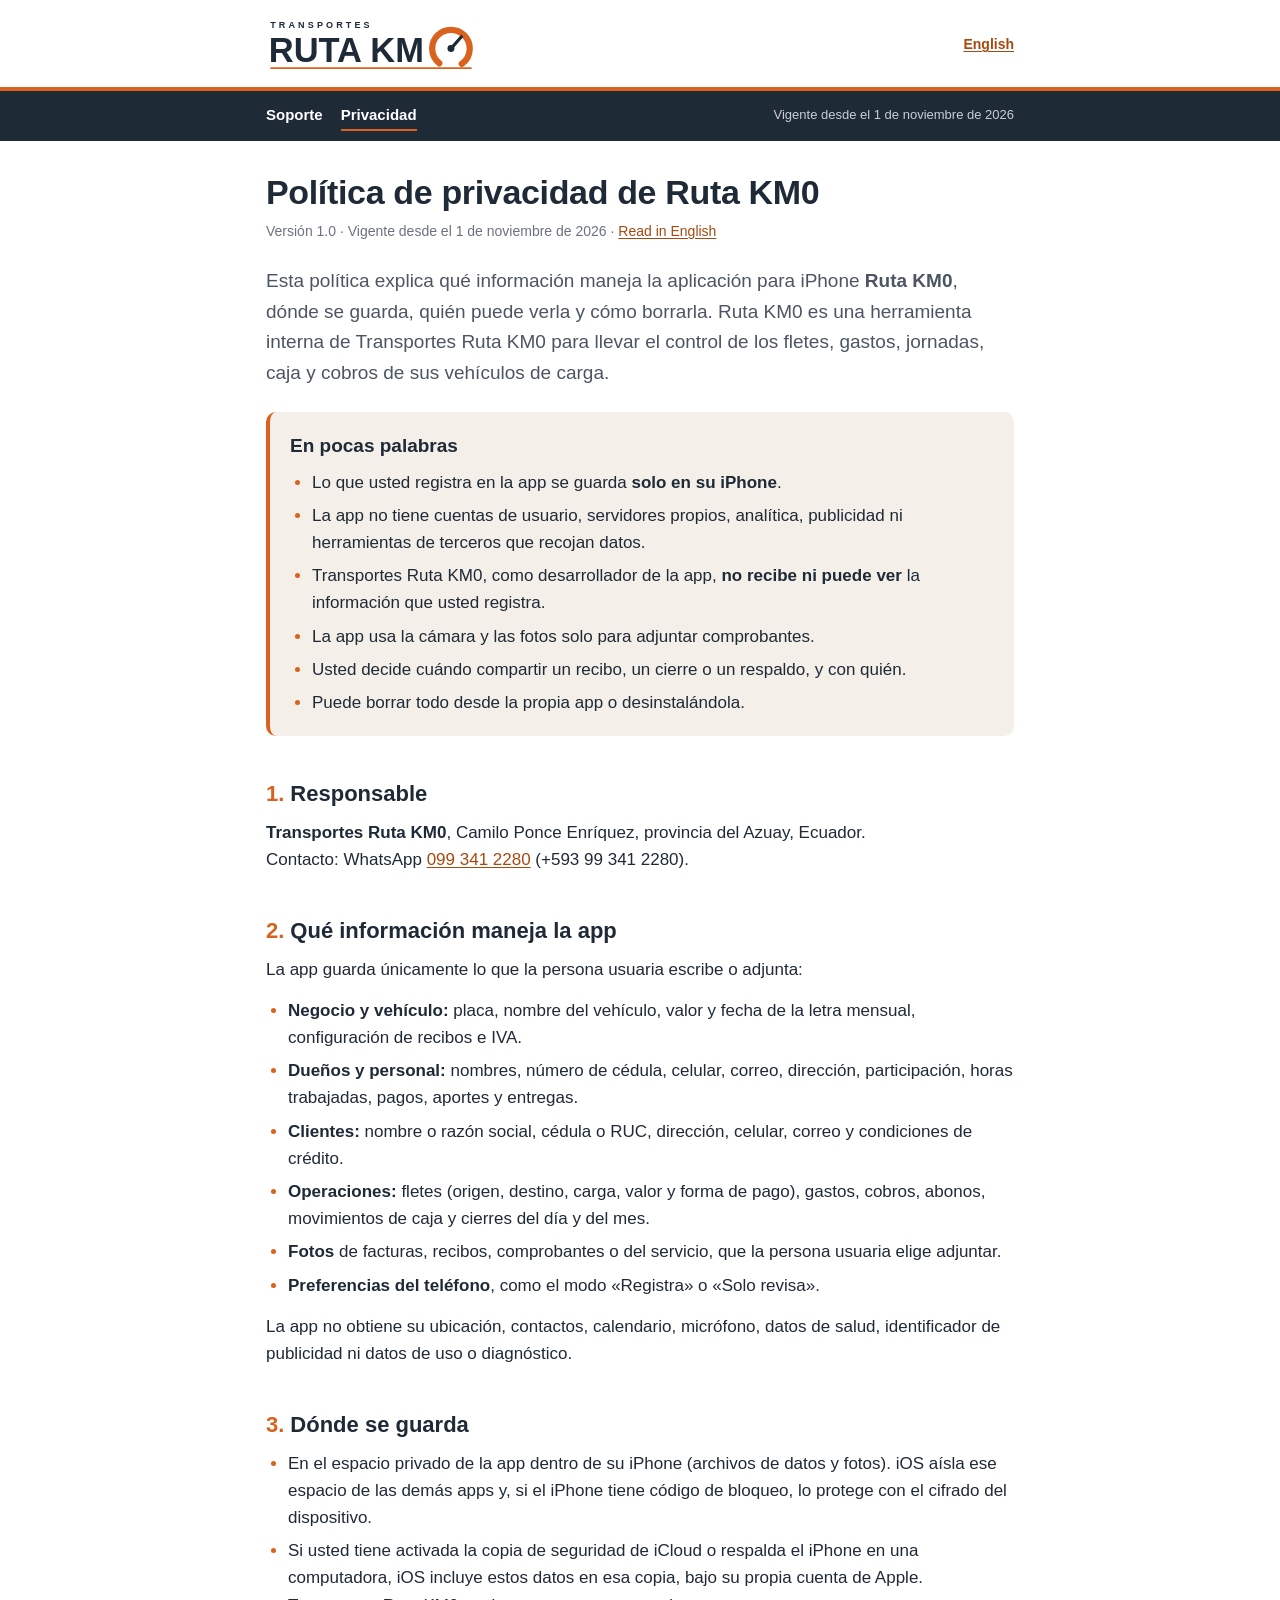
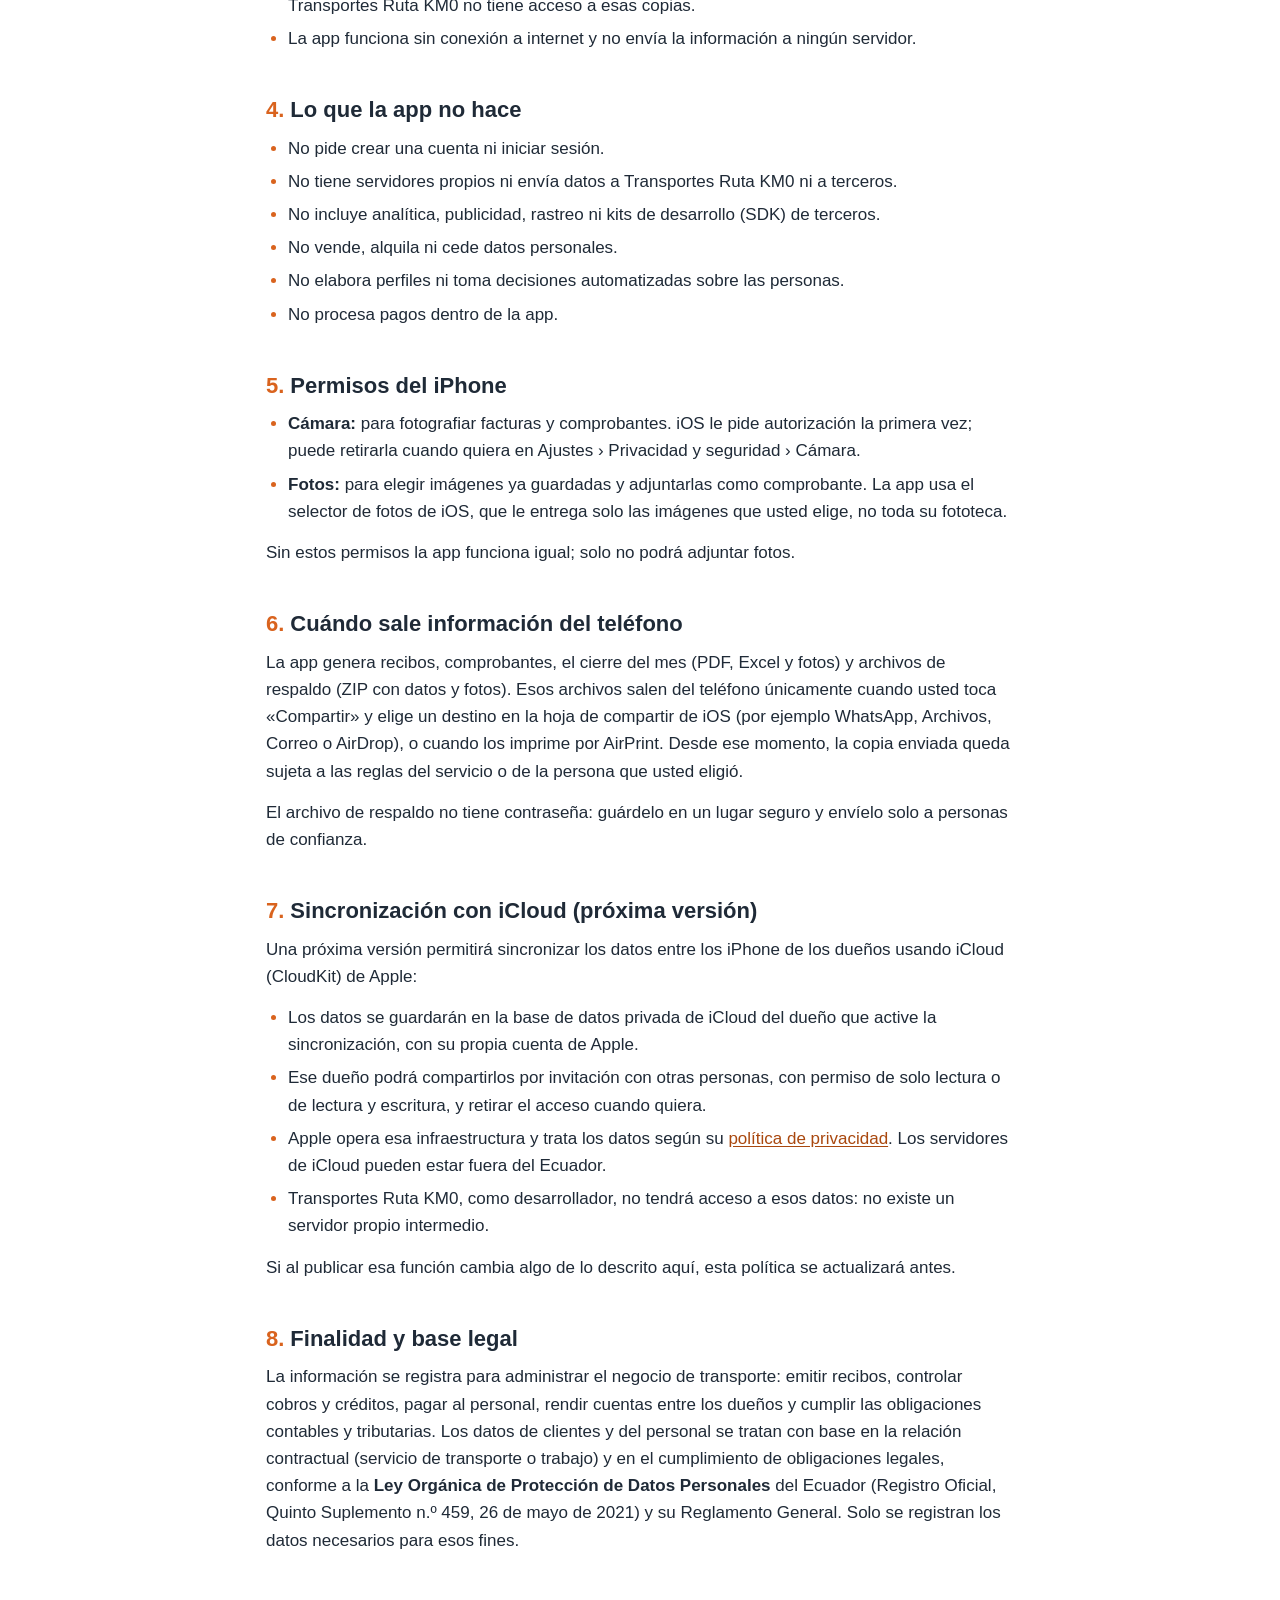
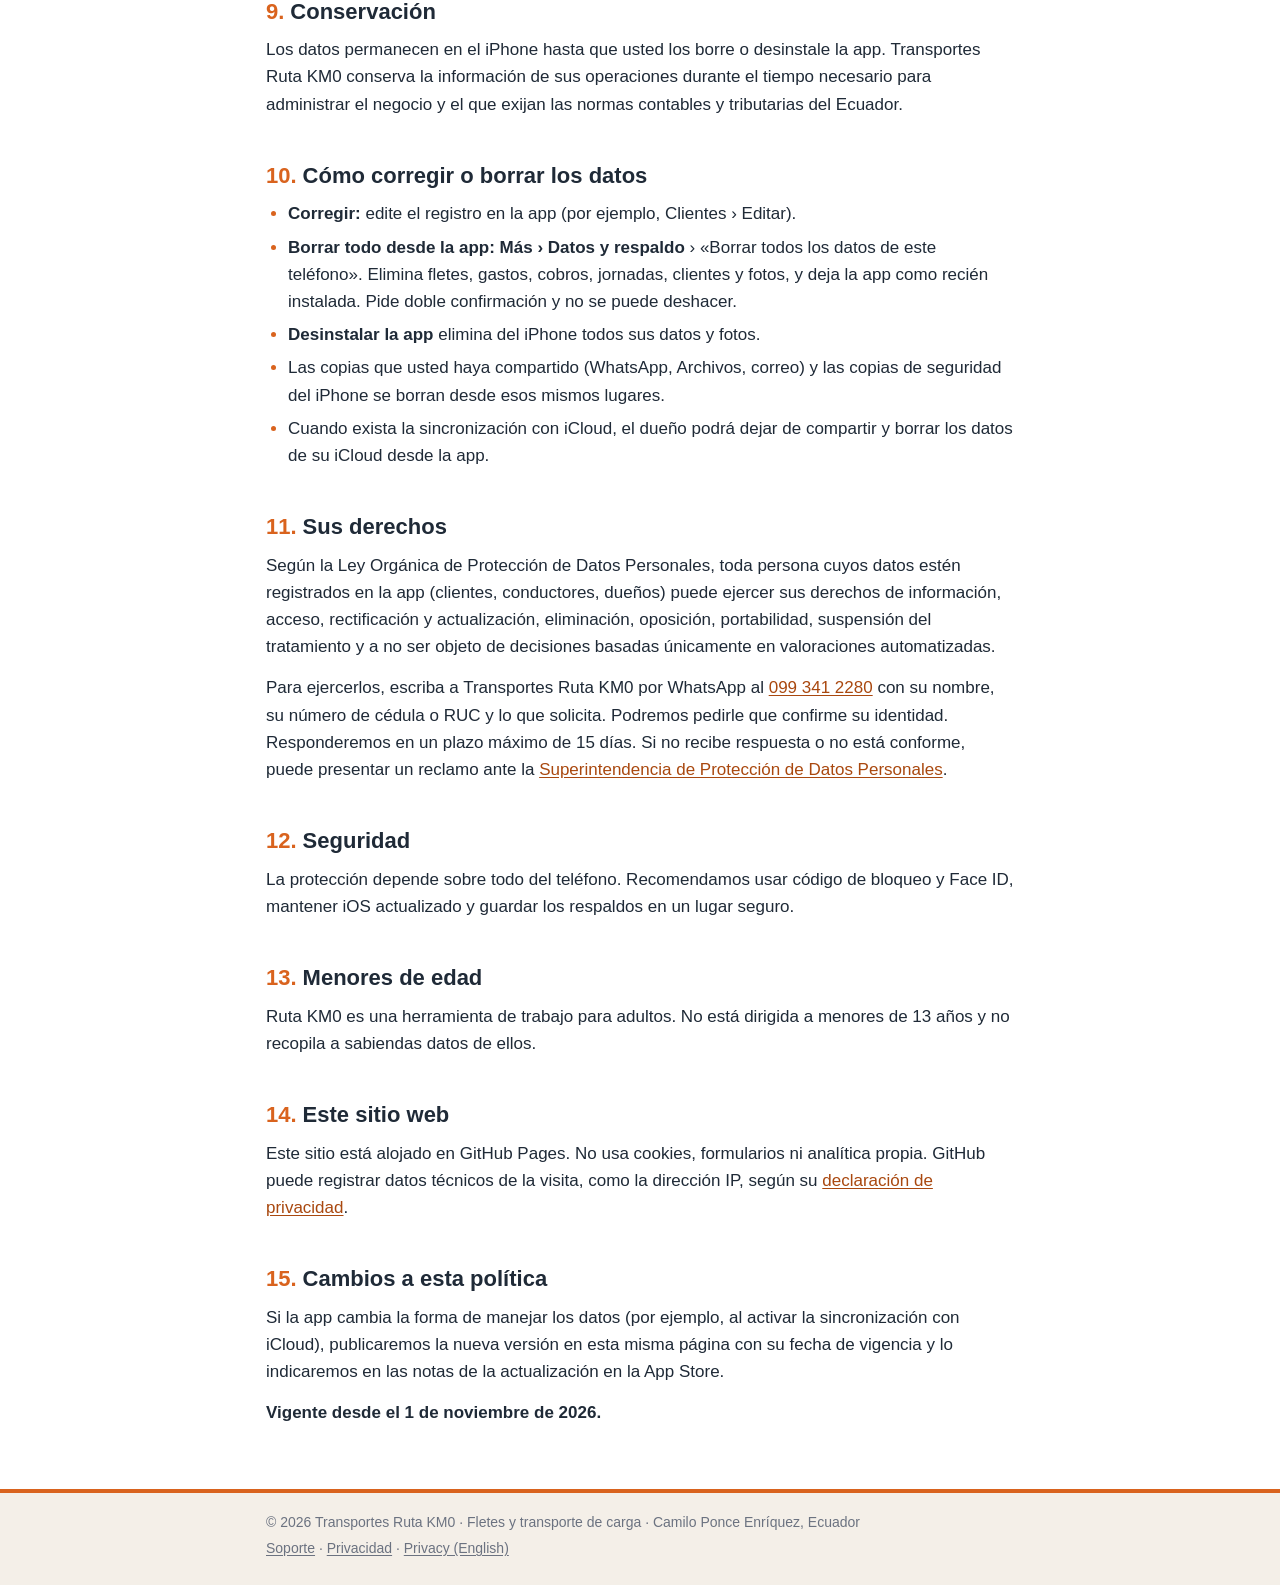
==== privacidad.html @ c0ecf599 "Sitio de soporte y política de privacidad de Ruta KM0 Páginas para App Store Connect: soporte (index" ====
<!doctype html>
<html lang="es-EC">
<head>
<meta charset="utf-8">
<meta name="viewport" content="width=device-width, initial-scale=1">
<title>Política de privacidad · Ruta KM0</title>
<meta name="description" content="Política de privacidad de la app Ruta KM0 de Transportes Ruta KM0: los datos se guardan solo en el iPhone, sin cuentas, servidores, analítica ni terceros.">
<link rel="alternate" hreflang="en" href="privacy.html">
<link rel="icon" type="image/png" href="favicon.png">
<link rel="apple-touch-icon" href="apple-touch-icon.png">
<link rel="stylesheet" href="estilos.css">
</head>
<body>

<header class="cabecera">
  <div class="contenedor">
    <a href="index.html" aria-label="Ruta KM0, inicio y soporte">
      <svg class="logo" viewBox="28 64 604 152" role="img" aria-labelledby="logo-t" xmlns="http://www.w3.org/2000/svg">
        <title id="logo-t">Transportes Ruta KM0</title>
        <text x="40" y="92" font-size="26" font-weight="700" letter-spacing="9">TRANSPORTES</text>
        <text x="36" y="190" font-size="100" font-weight="900" textLength="446" lengthAdjust="spacingAndGlyphs">RUTA KM</text>
        <g transform="translate(560 152)">
          <circle r="54" fill="none" stroke="#D9631E" stroke-width="18" stroke-dasharray="268 72" stroke-dashoffset="-36" stroke-linecap="round" transform="rotate(90)"/>
          <line class="aguja" x1="0" y1="0" x2="30" y2="-34" stroke-width="9" stroke-linecap="round"/>
          <circle class="tinta" r="10"/>
        </g>
        <rect x="40" y="206" width="580" height="5" rx="2.5" fill="#D9631E"/>
      </svg>
    </a>
    <a class="idioma" href="privacy.html" hreflang="en" lang="en">English</a>
  </div>
  <div class="filete"></div>
  <div class="barra">
    <div class="contenedor">
      <nav aria-label="Secciones">
        <a href="index.html">Soporte</a>
        <a href="privacidad.html" aria-current="page">Privacidad</a>
      </nav>
      <span class="vigencia">Vigente desde el 1 de noviembre de 2026</span>
    </div>
  </div>
</header>

<main class="contenedor">
  <h1>Política de privacidad de Ruta KM0</h1>
  <p class="meta">Versión 1.0 · Vigente desde el 1 de noviembre de 2026 · <a href="privacy.html" hreflang="en" lang="en">Read in English</a></p>

  <p class="entrada">Esta política explica qué información maneja la aplicación para iPhone <strong>Ruta KM0</strong>, dónde se guarda, quién puede verla y cómo borrarla. Ruta KM0 es una herramienta interna de Transportes Ruta KM0 para llevar el control de los fletes, gastos, jornadas, caja y cobros de sus vehículos de carga.</p>

  <section class="resumen" aria-labelledby="resumen">
    <h2 id="resumen">En pocas palabras</h2>
    <ul>
      <li>Lo que usted registra en la app se guarda <strong>solo en su iPhone</strong>.</li>
      <li>La app no tiene cuentas de usuario, servidores propios, analítica, publicidad ni herramientas de terceros que recojan datos.</li>
      <li>Transportes Ruta KM0, como desarrollador de la app, <strong>no recibe ni puede ver</strong> la información que usted registra.</li>
      <li>La app usa la cámara y las fotos solo para adjuntar comprobantes.</li>
      <li>Usted decide cuándo compartir un recibo, un cierre o un respaldo, y con quién.</li>
      <li>Puede borrar todo desde la propia app o desinstalándola.</li>
    </ul>
  </section>

  <h2 id="responsable"><span class="num">1.</span>Responsable</h2>
  <p><strong>Transportes Ruta KM0</strong>, Camilo Ponce Enríquez, provincia del Azuay, Ecuador.<br>
  Contacto: WhatsApp <a href="https://wa.me/593993412280">099 341 2280</a> (+593 99 341 2280).</p>

  <h2 id="datos"><span class="num">2.</span>Qué información maneja la app</h2>
  <p>La app guarda únicamente lo que la persona usuaria escribe o adjunta:</p>
  <ul>
    <li><strong>Negocio y vehículo:</strong> placa, nombre del vehículo, valor y fecha de la letra mensual, configuración de recibos e IVA.</li>
    <li><strong>Dueños y personal:</strong> nombres, número de cédula, celular, correo, dirección, participación, horas trabajadas, pagos, aportes y entregas.</li>
    <li><strong>Clientes:</strong> nombre o razón social, cédula o RUC, dirección, celular, correo y condiciones de crédito.</li>
    <li><strong>Operaciones:</strong> fletes (origen, destino, carga, valor y forma de pago), gastos, cobros, abonos, movimientos de caja y cierres del día y del mes.</li>
    <li><strong>Fotos</strong> de facturas, recibos, comprobantes o del servicio, que la persona usuaria elige adjuntar.</li>
    <li><strong>Preferencias del teléfono</strong>, como el modo «Registra» o «Solo revisa».</li>
  </ul>
  <p>La app no obtiene su ubicación, contactos, calendario, micrófono, datos de salud, identificador de publicidad ni datos de uso o diagnóstico.</p>

  <h2 id="donde"><span class="num">3.</span>Dónde se guarda</h2>
  <ul>
    <li>En el espacio privado de la app dentro de su iPhone (archivos de datos y fotos). iOS aísla ese espacio de las demás apps y, si el iPhone tiene código de bloqueo, lo protege con el cifrado del dispositivo.</li>
    <li>Si usted tiene activada la copia de seguridad de iCloud o respalda el iPhone en una computadora, iOS incluye estos datos en esa copia, bajo su propia cuenta de Apple. Transportes Ruta KM0 no tiene acceso a esas copias.</li>
    <li>La app funciona sin conexión a internet y no envía la información a ningún servidor.</li>
  </ul>

  <h2 id="no-hace"><span class="num">4.</span>Lo que la app no hace</h2>
  <ul>
    <li>No pide crear una cuenta ni iniciar sesión.</li>
    <li>No tiene servidores propios ni envía datos a Transportes Ruta KM0 ni a terceros.</li>
    <li>No incluye analítica, publicidad, rastreo ni kits de desarrollo (SDK) de terceros.</li>
    <li>No vende, alquila ni cede datos personales.</li>
    <li>No elabora perfiles ni toma decisiones automatizadas sobre las personas.</li>
    <li>No procesa pagos dentro de la app.</li>
  </ul>

  <h2 id="permisos"><span class="num">5.</span>Permisos del iPhone</h2>
  <ul>
    <li><strong>Cámara:</strong> para fotografiar facturas y comprobantes. iOS le pide autorización la primera vez; puede retirarla cuando quiera en Ajustes › Privacidad y seguridad › Cámara.</li>
    <li><strong>Fotos:</strong> para elegir imágenes ya guardadas y adjuntarlas como comprobante. La app usa el selector de fotos de iOS, que le entrega solo las imágenes que usted elige, no toda su fototeca.</li>
  </ul>
  <p>Sin estos permisos la app funciona igual; solo no podrá adjuntar fotos.</p>

  <h2 id="compartir"><span class="num">6.</span>Cuándo sale información del teléfono</h2>
  <p>La app genera recibos, comprobantes, el cierre del mes (PDF, Excel y fotos) y archivos de respaldo (ZIP con datos y fotos). Esos archivos salen del teléfono únicamente cuando usted toca «Compartir» y elige un destino en la hoja de compartir de iOS (por ejemplo WhatsApp, Archivos, Correo o AirDrop), o cuando los imprime por AirPrint. Desde ese momento, la copia enviada queda sujeta a las reglas del servicio o de la persona que usted eligió.</p>
  <p>El archivo de respaldo no tiene contraseña: guárdelo en un lugar seguro y envíelo solo a personas de confianza.</p>

  <h2 id="icloud"><span class="num">7.</span>Sincronización con iCloud (próxima versión)</h2>
  <p>Una próxima versión permitirá sincronizar los datos entre los iPhone de los dueños usando iCloud (CloudKit) de Apple:</p>
  <ul>
    <li>Los datos se guardarán en la base de datos privada de iCloud del dueño que active la sincronización, con su propia cuenta de Apple.</li>
    <li>Ese dueño podrá compartirlos por invitación con otras personas, con permiso de solo lectura o de lectura y escritura, y retirar el acceso cuando quiera.</li>
    <li>Apple opera esa infraestructura y trata los datos según su <a href="https://www.apple.com/legal/privacy/">política de privacidad</a>. Los servidores de iCloud pueden estar fuera del Ecuador.</li>
    <li>Transportes Ruta KM0, como desarrollador, no tendrá acceso a esos datos: no existe un servidor propio intermedio.</li>
  </ul>
  <p>Si al publicar esa función cambia algo de lo descrito aquí, esta política se actualizará antes.</p>

  <h2 id="finalidad"><span class="num">8.</span>Finalidad y base legal</h2>
  <p>La información se registra para administrar el negocio de transporte: emitir recibos, controlar cobros y créditos, pagar al personal, rendir cuentas entre los dueños y cumplir las obligaciones contables y tributarias. Los datos de clientes y del personal se tratan con base en la relación contractual (servicio de transporte o trabajo) y en el cumplimiento de obligaciones legales, conforme a la <strong>Ley Orgánica de Protección de Datos Personales</strong> del Ecuador (Registro Oficial, Quinto Suplemento n.º 459, 26 de mayo de 2021) y su Reglamento General. Solo se registran los datos necesarios para esos fines.</p>

  <h2 id="conservacion"><span class="num">9.</span>Conservación</h2>
  <p>Los datos permanecen en el iPhone hasta que usted los borre o desinstale la app. Transportes Ruta KM0 conserva la información de sus operaciones durante el tiempo necesario para administrar el negocio y el que exijan las normas contables y tributarias del Ecuador.</p>

  <h2 id="borrar"><span class="num">10.</span>Cómo corregir o borrar los datos</h2>
  <ul>
    <li><strong>Corregir:</strong> edite el registro en la app (por ejemplo, Clientes › Editar).</li>
    <li><strong>Borrar todo desde la app:</strong> <span class="ruta">Más › Datos y respaldo</span> › «Borrar todos los datos de este teléfono». Elimina fletes, gastos, cobros, jornadas, clientes y fotos, y deja la app como recién instalada. Pide doble confirmación y no se puede deshacer.</li>
    <li><strong>Desinstalar la app</strong> elimina del iPhone todos sus datos y fotos.</li>
    <li>Las copias que usted haya compartido (WhatsApp, Archivos, correo) y las copias de seguridad del iPhone se borran desde esos mismos lugares.</li>
    <li>Cuando exista la sincronización con iCloud, el dueño podrá dejar de compartir y borrar los datos de su iCloud desde la app.</li>
  </ul>

  <h2 id="derechos"><span class="num">11.</span>Sus derechos</h2>
  <p>Según la Ley Orgánica de Protección de Datos Personales, toda persona cuyos datos estén registrados en la app (clientes, conductores, dueños) puede ejercer sus derechos de información, acceso, rectificación y actualización, eliminación, oposición, portabilidad, suspensión del tratamiento y a no ser objeto de decisiones basadas únicamente en valoraciones automatizadas.</p>
  <p>Para ejercerlos, escriba a Transportes Ruta KM0 por WhatsApp al <a href="https://wa.me/593993412280">099 341 2280</a> con su nombre, su número de cédula o RUC y lo que solicita. Podremos pedirle que confirme su identidad. Responderemos en un plazo máximo de 15 días. Si no recibe respuesta o no está conforme, puede presentar un reclamo ante la <a href="https://www.spdp.gob.ec/">Superintendencia de Protección de Datos Personales</a>.</p>

  <h2 id="seguridad"><span class="num">12.</span>Seguridad</h2>
  <p>La protección depende sobre todo del teléfono. Recomendamos usar código de bloqueo y Face ID, mantener iOS actualizado y guardar los respaldos en un lugar seguro.</p>

  <h2 id="menores"><span class="num">13.</span>Menores de edad</h2>
  <p>Ruta KM0 es una herramienta de trabajo para adultos. No está dirigida a menores de 13 años y no recopila a sabiendas datos de ellos.</p>

  <h2 id="sitio"><span class="num">14.</span>Este sitio web</h2>
  <p>Este sitio está alojado en GitHub Pages. No usa cookies, formularios ni analítica propia. GitHub puede registrar datos técnicos de la visita, como la dirección IP, según su <a href="https://docs.github.com/es/site-policy/privacy-policies/github-general-privacy-statement">declaración de privacidad</a>.</p>

  <h2 id="cambios"><span class="num">15.</span>Cambios a esta política</h2>
  <p>Si la app cambia la forma de manejar los datos (por ejemplo, al activar la sincronización con iCloud), publicaremos la nueva versión en esta misma página con su fecha de vigencia y lo indicaremos en las notas de la actualización en la App Store.</p>
  <p><strong>Vigente desde el 1 de noviembre de 2026.</strong></p>
</main>

<footer class="pie">
  <div class="contenedor">
    <p>© 2026 Transportes Ruta KM0 · Fletes y transporte de carga · Camilo Ponce Enríquez, Ecuador</p>
    <p><a href="index.html">Soporte</a> · <a href="privacidad.html">Privacidad</a> · <a href="privacy.html" hreflang="en" lang="en">Privacy (English)</a></p>
  </div>
</footer>

</body>
</html>
---- estilos.css ----
/* Ruta KM0 · sitio de soporte y privacidad
   Línea gráfica: naranja #D9631E, grafito #1F2A37, arena #F4EFE8, gris texto #6B7280 */

:root {
  --naranja: #D9631E;
  --grafito: #1F2A37;
  --fondo: #FFFFFF;
  --superficie: #F4EFE8;
  --texto: #1F2A37;
  --texto-suave: #4B5563;
  --gris: #6B7280;
  --borde: #E6DFD4;
  --enlace: #A9480F;
  --tinta-logo: #1F2A37;
  --cabecera: #FFFFFF;
  color-scheme: light;
}

@media (prefers-color-scheme: dark) {
  :root:not([data-theme="light"]) {
    --fondo: #121922;
    --superficie: #1F2A37;
    --texto: #F3F4F6;
    --texto-suave: #D1D5DB;
    --gris: #A3AAB5;
    --borde: #2F3D4D;
    --enlace: #F2954F;
    --tinta-logo: #FFFFFF;
    --cabecera: #18212C;
    color-scheme: dark;
  }
}

:root[data-theme="dark"] {
  --fondo: #121922;
  --superficie: #1F2A37;
  --texto: #F3F4F6;
  --texto-suave: #D1D5DB;
  --gris: #A3AAB5;
  --borde: #2F3D4D;
  --enlace: #F2954F;
  --tinta-logo: #FFFFFF;
  --cabecera: #18212C;
  color-scheme: dark;
}

*, *::before, *::after { box-sizing: border-box; }

html { -webkit-text-size-adjust: 100%; }

body {
  margin: 0;
  background: var(--fondo);
  color: var(--texto);
  font-family: -apple-system, BlinkMacSystemFont, "SF Pro Text", Inter, "Helvetica Neue", Helvetica, Arial, sans-serif;
  font-size: 17px;
  line-height: 1.6;
}

a { color: var(--enlace); text-underline-offset: 2px; }
a:hover { text-decoration-thickness: 2px; }

.contenedor {
  max-width: 780px;
  margin: 0 auto;
  padding: 0 16px;
}

/* Cabecera: logo sobre blanco, filete naranja y barra grafito, como los recibos de la app */

.cabecera { background: var(--cabecera); }
.cabecera .contenedor {
  display: flex;
  align-items: center;
  justify-content: space-between;
  gap: 16px;
  padding-top: 18px;
  padding-bottom: 16px;
}
.logo { display: block; width: 210px; max-width: 58vw; height: auto; }
.logo text { font-family: "Helvetica Neue", Helvetica, Arial, sans-serif; fill: var(--tinta-logo); }
.logo .tinta { fill: var(--tinta-logo); }
.logo .aguja { stroke: var(--tinta-logo); }

.idioma {
  font-size: 14px;
  font-weight: 600;
  white-space: nowrap;
}

.filete { height: 4px; background: var(--naranja); }

.barra { background: var(--grafito); color: #FFFFFF; }
.barra .contenedor {
  display: flex;
  flex-wrap: wrap;
  align-items: center;
  justify-content: space-between;
  gap: 4px 16px;
  padding-top: 10px;
  padding-bottom: 10px;
}
.barra nav { display: flex; flex-wrap: wrap; gap: 4px 18px; }
.barra a {
  color: #FFFFFF;
  text-decoration: none;
  font-size: 15px;
  font-weight: 600;
  padding: 2px 0;
  border-bottom: 2px solid transparent;
}
.barra a:hover { border-bottom-color: rgba(255, 255, 255, 0.5); }
.barra a[aria-current="page"] { border-bottom-color: var(--naranja); }
.barra .vigencia { font-size: 13px; color: #C9CED6; }

/* Contenido */

main.contenedor { padding-top: 32px; padding-bottom: 48px; }

h1 {
  font-size: 34px;
  line-height: 1.15;
  font-weight: 800;
  letter-spacing: -0.01em;
  margin: 0 0 8px;
}
h2 {
  font-size: 22px;
  line-height: 1.3;
  font-weight: 750;
  margin: 40px 0 10px;
  padding-top: 4px;
}
h2 .num { color: var(--naranja); margin-right: 6px; }
h3 { font-size: 18px; margin: 24px 0 6px; }

.entrada { font-size: 19px; color: var(--texto-suave); margin: 0 0 24px; }
.meta { font-size: 14px; color: var(--gris); margin: 0 0 24px; }

p, ul, ol { margin: 0 0 14px; }
ul, ol { padding-left: 22px; }
li { margin-bottom: 6px; }
li::marker { color: var(--naranja); }

.resumen {
  background: var(--superficie);
  border-left: 4px solid var(--naranja);
  border-radius: 10px;
  padding: 18px 20px 6px;
  margin: 0 0 28px;
}
.resumen h2 { margin-top: 0; font-size: 19px; }

.tarjetas {
  display: grid;
  grid-template-columns: repeat(auto-fit, minmax(220px, 1fr));
  gap: 12px;
  margin: 0 0 14px;
  padding: 0;
  list-style: none;
}
.tarjetas li {
  background: var(--superficie);
  border-radius: 10px;
  padding: 14px 16px;
  margin: 0;
}
.tarjetas strong { display: block; }
.tarjetas span { color: var(--texto-suave); font-size: 15px; }

.contacto {
  background: var(--grafito);
  color: #FFFFFF;
  border-radius: 14px;
  padding: 22px 22px 18px;
  margin: 8px 0 14px;
}
.contacto h2 { margin-top: 0; color: #FFFFFF; }
.contacto p { color: #E5E7EB; }
.boton {
  display: inline-block;
  background: var(--naranja);
  color: #FFFFFF;
  font-size: 19px;
  font-weight: 750;
  text-decoration: none;
  padding: 12px 20px;
  border-radius: 10px;
  margin: 4px 0 12px;
}
.boton:hover { background: #C4561A; }

details {
  border-bottom: 1px solid var(--borde);
  padding: 12px 0;
}
details:first-of-type { border-top: 1px solid var(--borde); }
summary {
  cursor: pointer;
  font-weight: 650;
  list-style-position: outside;
}
details[open] summary { margin-bottom: 8px; }
details p:last-child, details ul:last-child { margin-bottom: 4px; }

.ruta { font-weight: 600; white-space: nowrap; }

.ingles {
  border-top: 1px solid var(--borde);
  margin-top: 40px;
  padding-top: 8px;
}

/* Pie */

.pie {
  border-top: 4px solid var(--naranja);
  background: var(--superficie);
  color: var(--gris);
  font-size: 14px;
}
.pie .contenedor { padding-top: 18px; padding-bottom: 22px; }
.pie p { margin: 0 0 4px; }
.pie a { color: inherit; }

@media (max-width: 520px) {
  body { font-size: 16px; }
  h1 { font-size: 28px; }
  h2 { font-size: 20px; }
  .entrada { font-size: 17px; }
  .barra .vigencia { width: 100%; }
}

@media print {
  .barra nav, .idioma, .boton { display: none; }
  body { font-size: 11pt; }
}
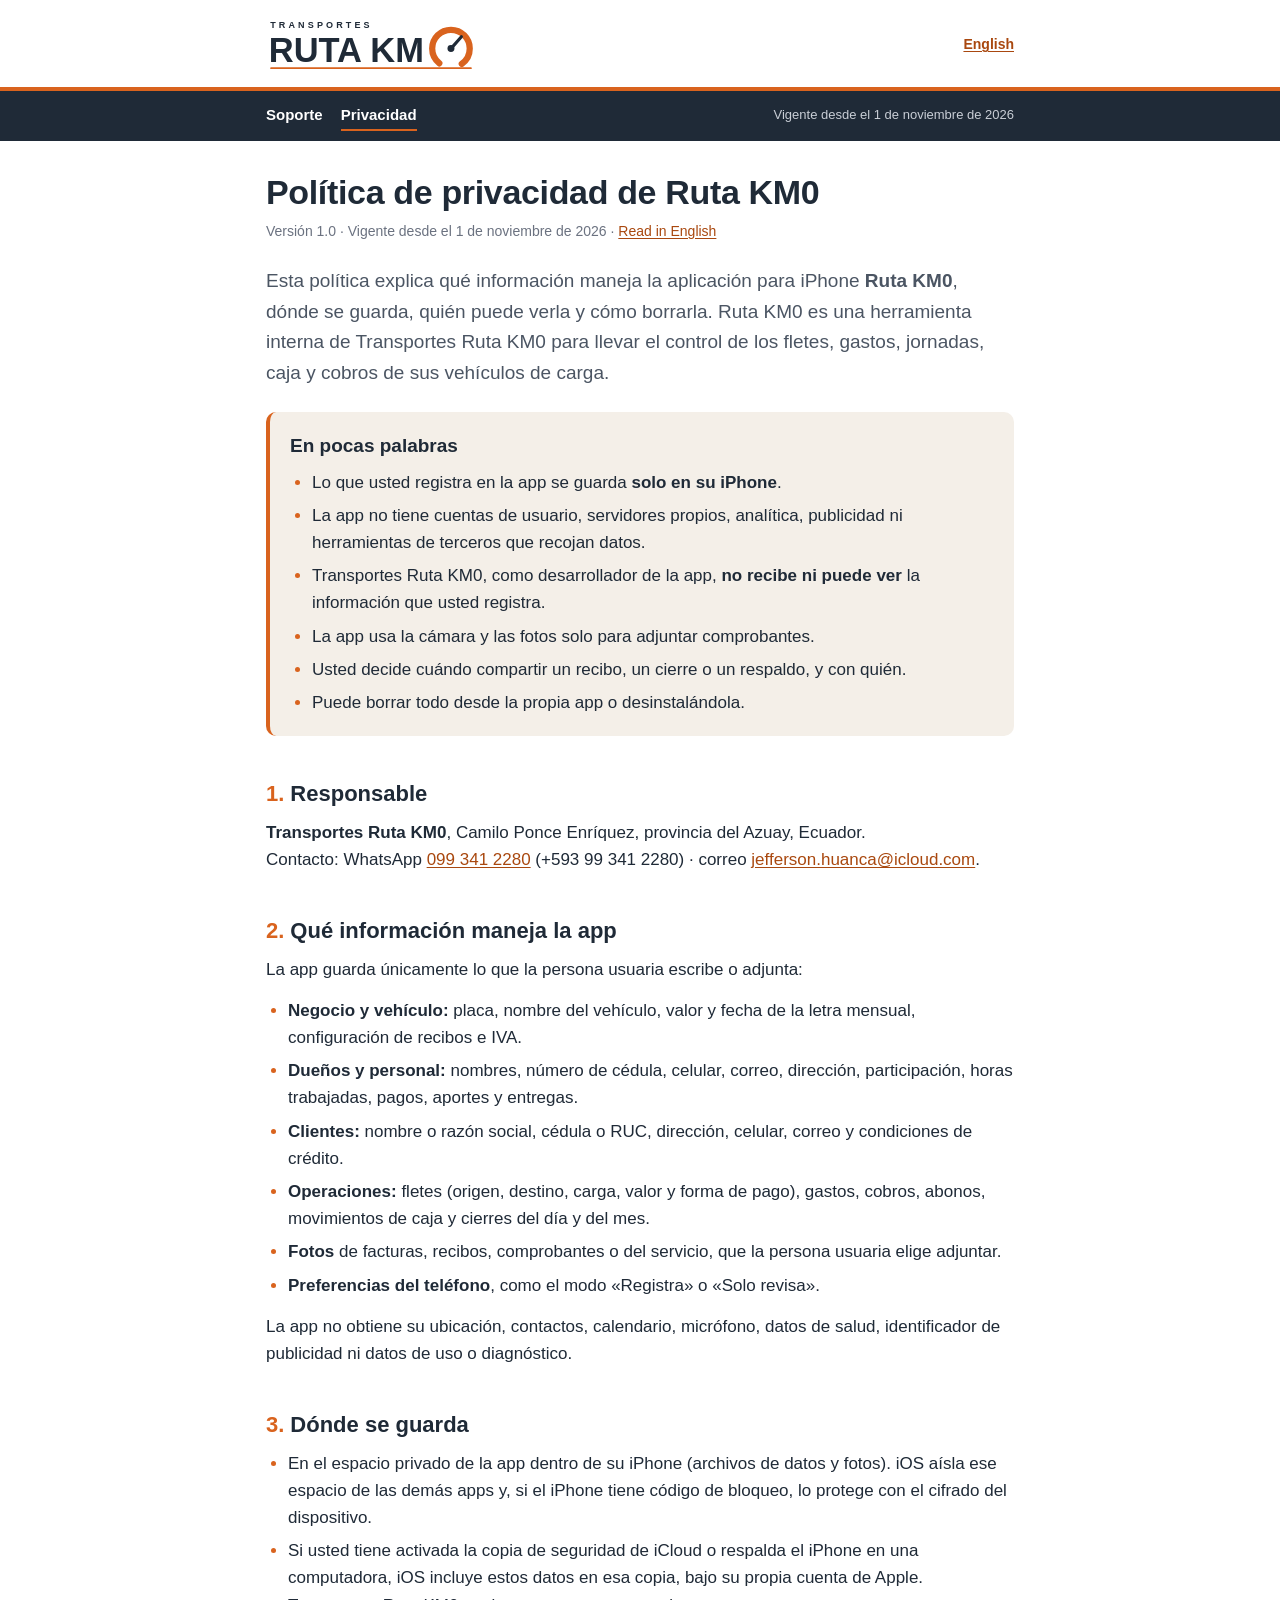
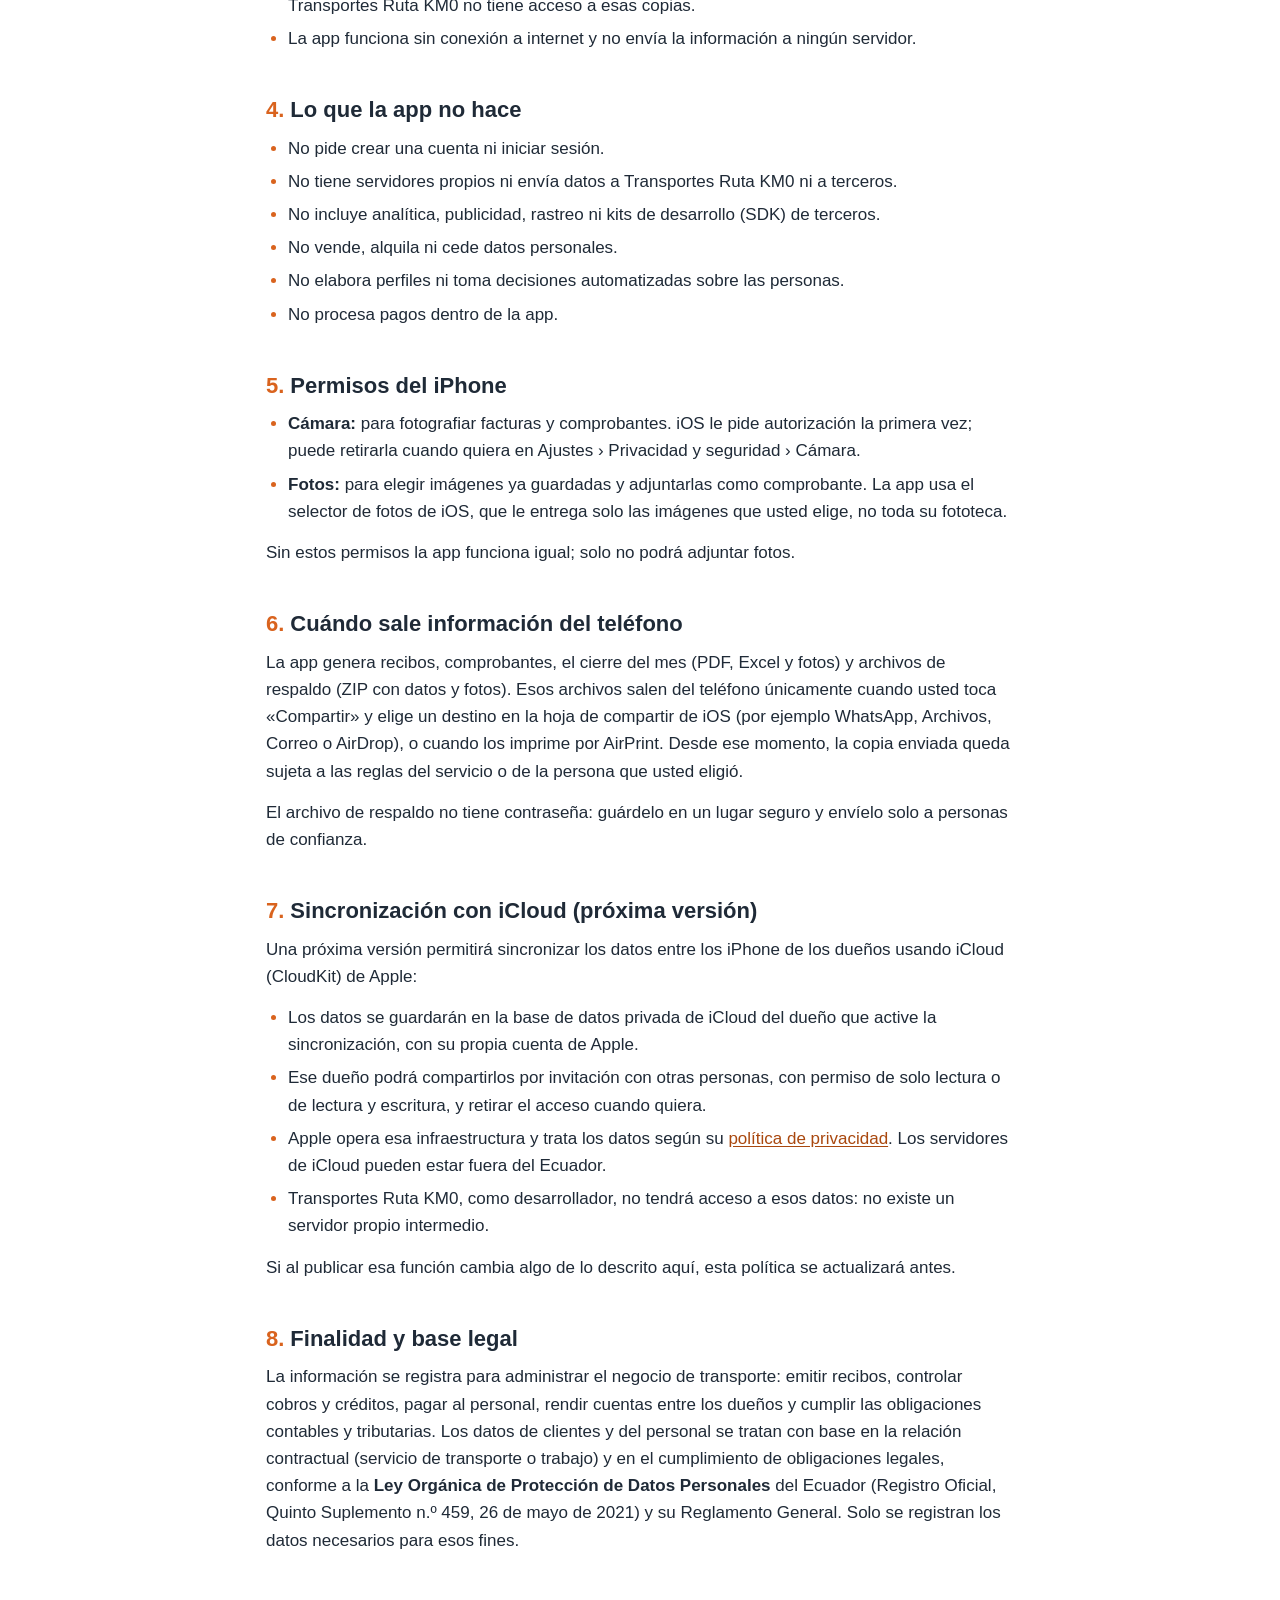
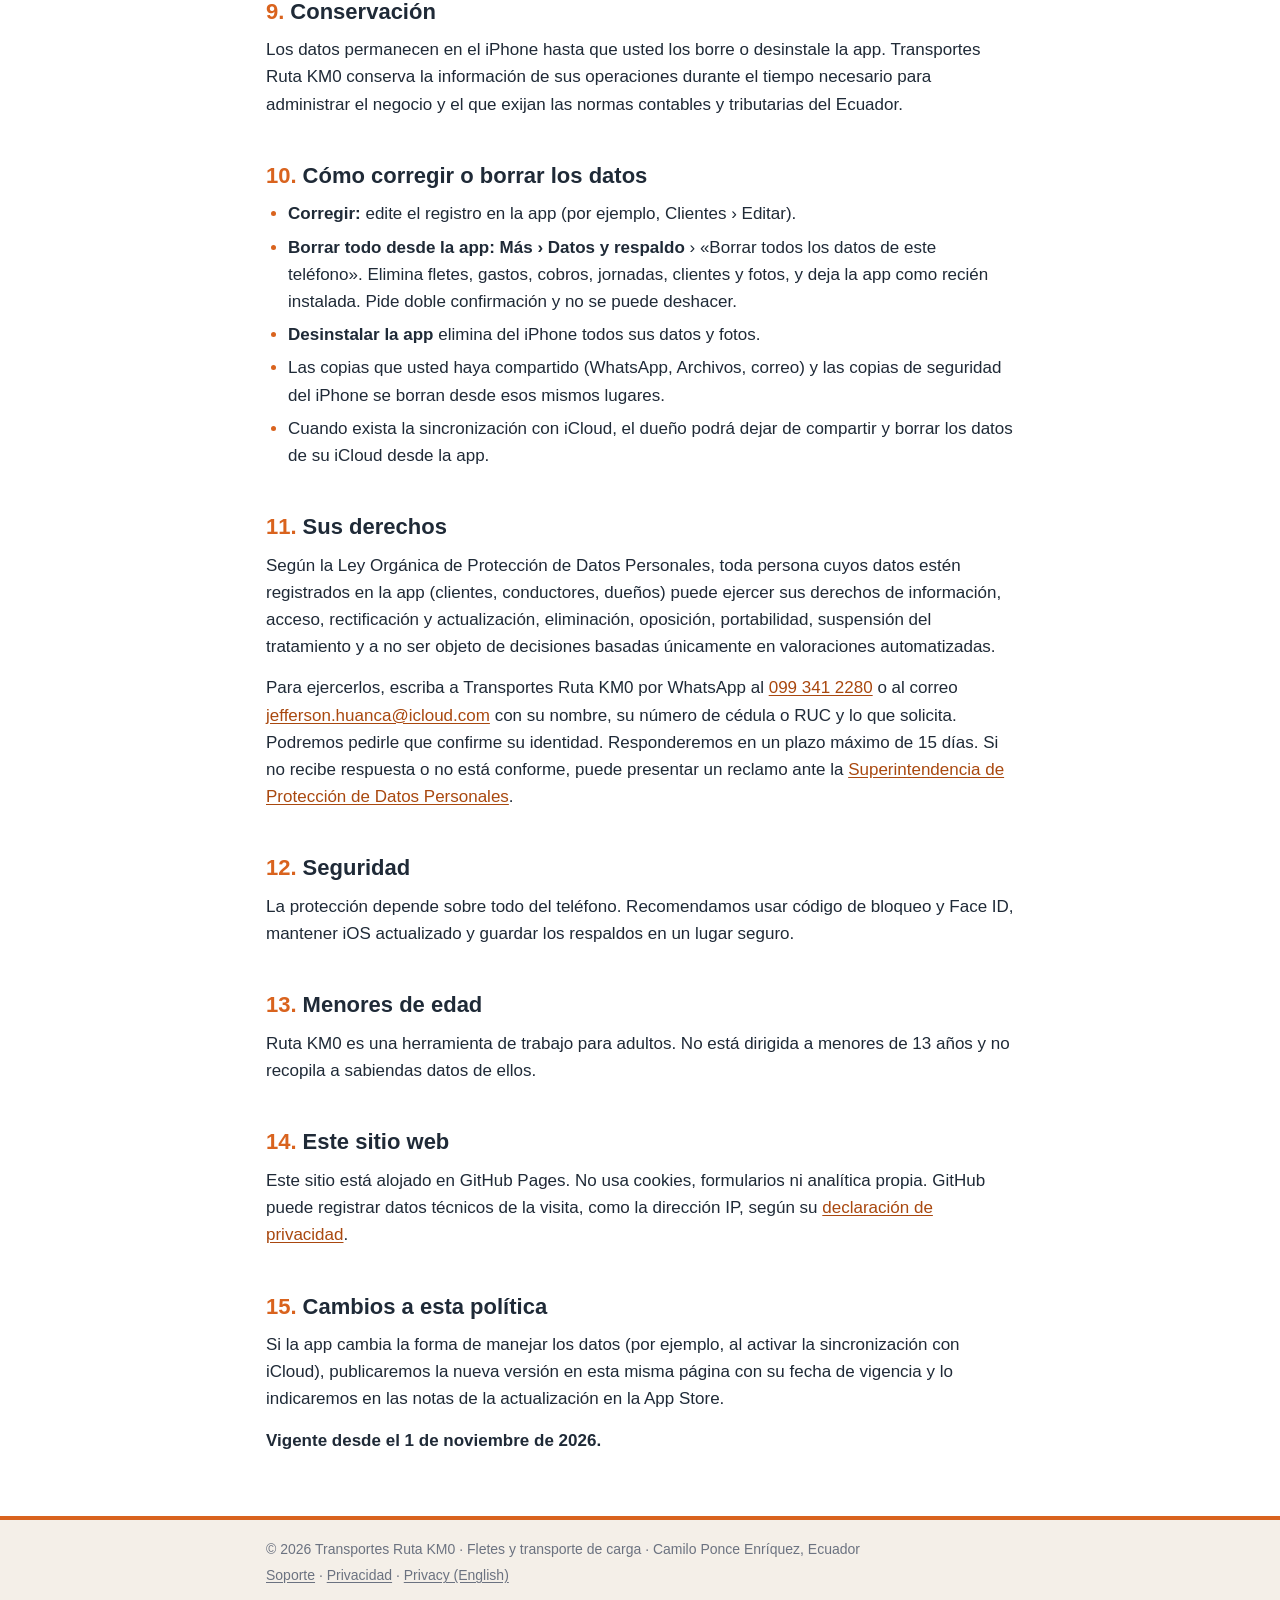
==== commit 10cff838: "Agrega el correo de contacto jefferson.huanca@icloud.com Co-Authored-By: Claude Opus 5.5 <noreply@an" ====
--- a/privacidad.html
+++ b/privacidad.html
@@ -61,7 +61,7 @@
 
   <h2 id="responsable"><span class="num">1.</span>Responsable</h2>
   <p><strong>Transportes Ruta KM0</strong>, Camilo Ponce Enríquez, provincia del Azuay, Ecuador.<br>
-  Contacto: WhatsApp <a href="https://wa.me/593993412280">099 341 2280</a> (+593 99 341 2280).</p>
+  Contacto: WhatsApp <a href="https://wa.me/593993412280">099 341 2280</a> (+593 99 341 2280) · correo <a href="mailto:jefferson.huanca@icloud.com">jefferson.huanca@icloud.com</a>.</p>
 
   <h2 id="datos"><span class="num">2.</span>Qué información maneja la app</h2>
   <p>La app guarda únicamente lo que la persona usuaria escribe o adjunta:</p>
@@ -130,7 +130,7 @@
 
   <h2 id="derechos"><span class="num">11.</span>Sus derechos</h2>
   <p>Según la Ley Orgánica de Protección de Datos Personales, toda persona cuyos datos estén registrados en la app (clientes, conductores, dueños) puede ejercer sus derechos de información, acceso, rectificación y actualización, eliminación, oposición, portabilidad, suspensión del tratamiento y a no ser objeto de decisiones basadas únicamente en valoraciones automatizadas.</p>
-  <p>Para ejercerlos, escriba a Transportes Ruta KM0 por WhatsApp al <a href="https://wa.me/593993412280">099 341 2280</a> con su nombre, su número de cédula o RUC y lo que solicita. Podremos pedirle que confirme su identidad. Responderemos en un plazo máximo de 15 días. Si no recibe respuesta o no está conforme, puede presentar un reclamo ante la <a href="https://www.spdp.gob.ec/">Superintendencia de Protección de Datos Personales</a>.</p>
+  <p>Para ejercerlos, escriba a Transportes Ruta KM0 por WhatsApp al <a href="https://wa.me/593993412280">099 341 2280</a> o al correo <a href="mailto:jefferson.huanca@icloud.com">jefferson.huanca@icloud.com</a> con su nombre, su número de cédula o RUC y lo que solicita. Podremos pedirle que confirme su identidad. Responderemos en un plazo máximo de 15 días. Si no recibe respuesta o no está conforme, puede presentar un reclamo ante la <a href="https://www.spdp.gob.ec/">Superintendencia de Protección de Datos Personales</a>.</p>
 
   <h2 id="seguridad"><span class="num">12.</span>Seguridad</h2>
   <p>La protección depende sobre todo del teléfono. Recomendamos usar código de bloqueo y Face ID, mantener iOS actualizado y guardar los respaldos en un lugar seguro.</p>
--- a/estilos.css
+++ b/estilos.css
@@ -235,3 +235,5 @@
   .barra nav, .idioma, .boton { display: none; }
   body { font-size: 11pt; }
 }
+
+.contacto a:not(.boton) { color: #FFFFFF; }
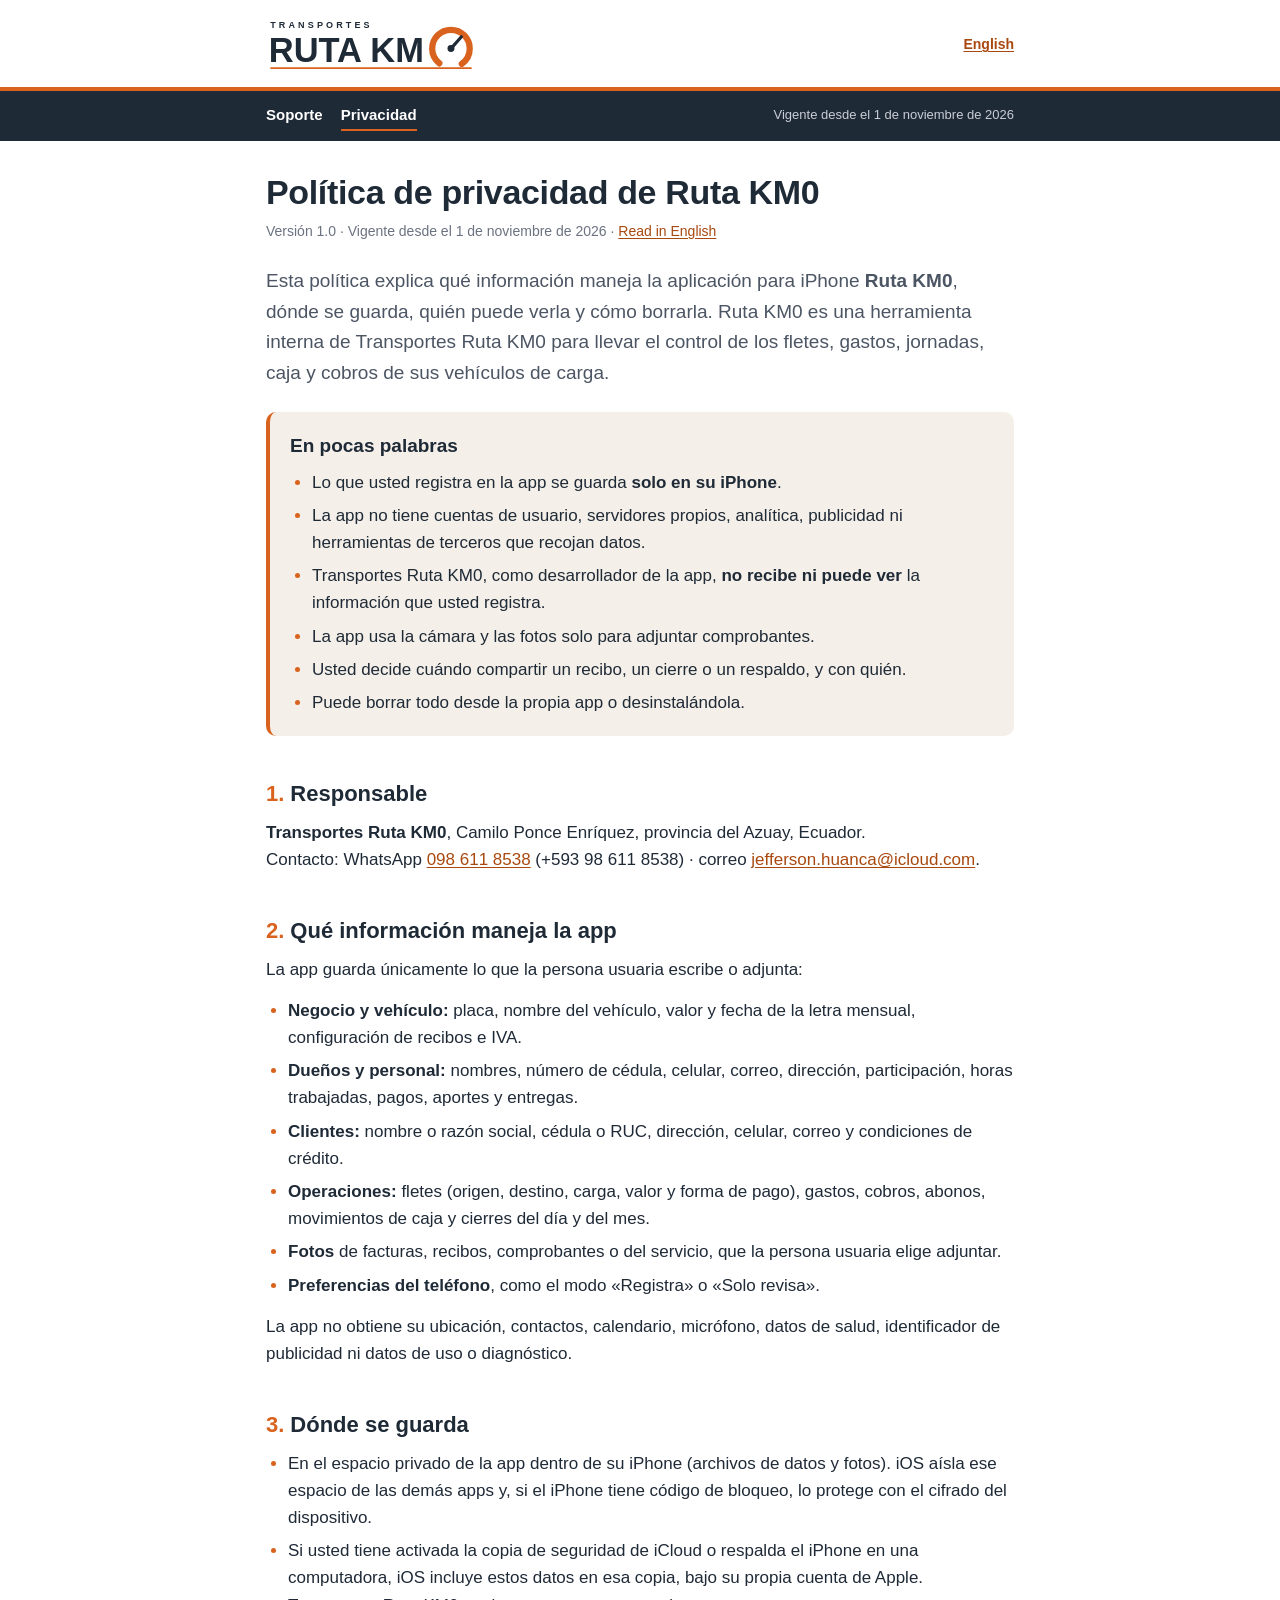
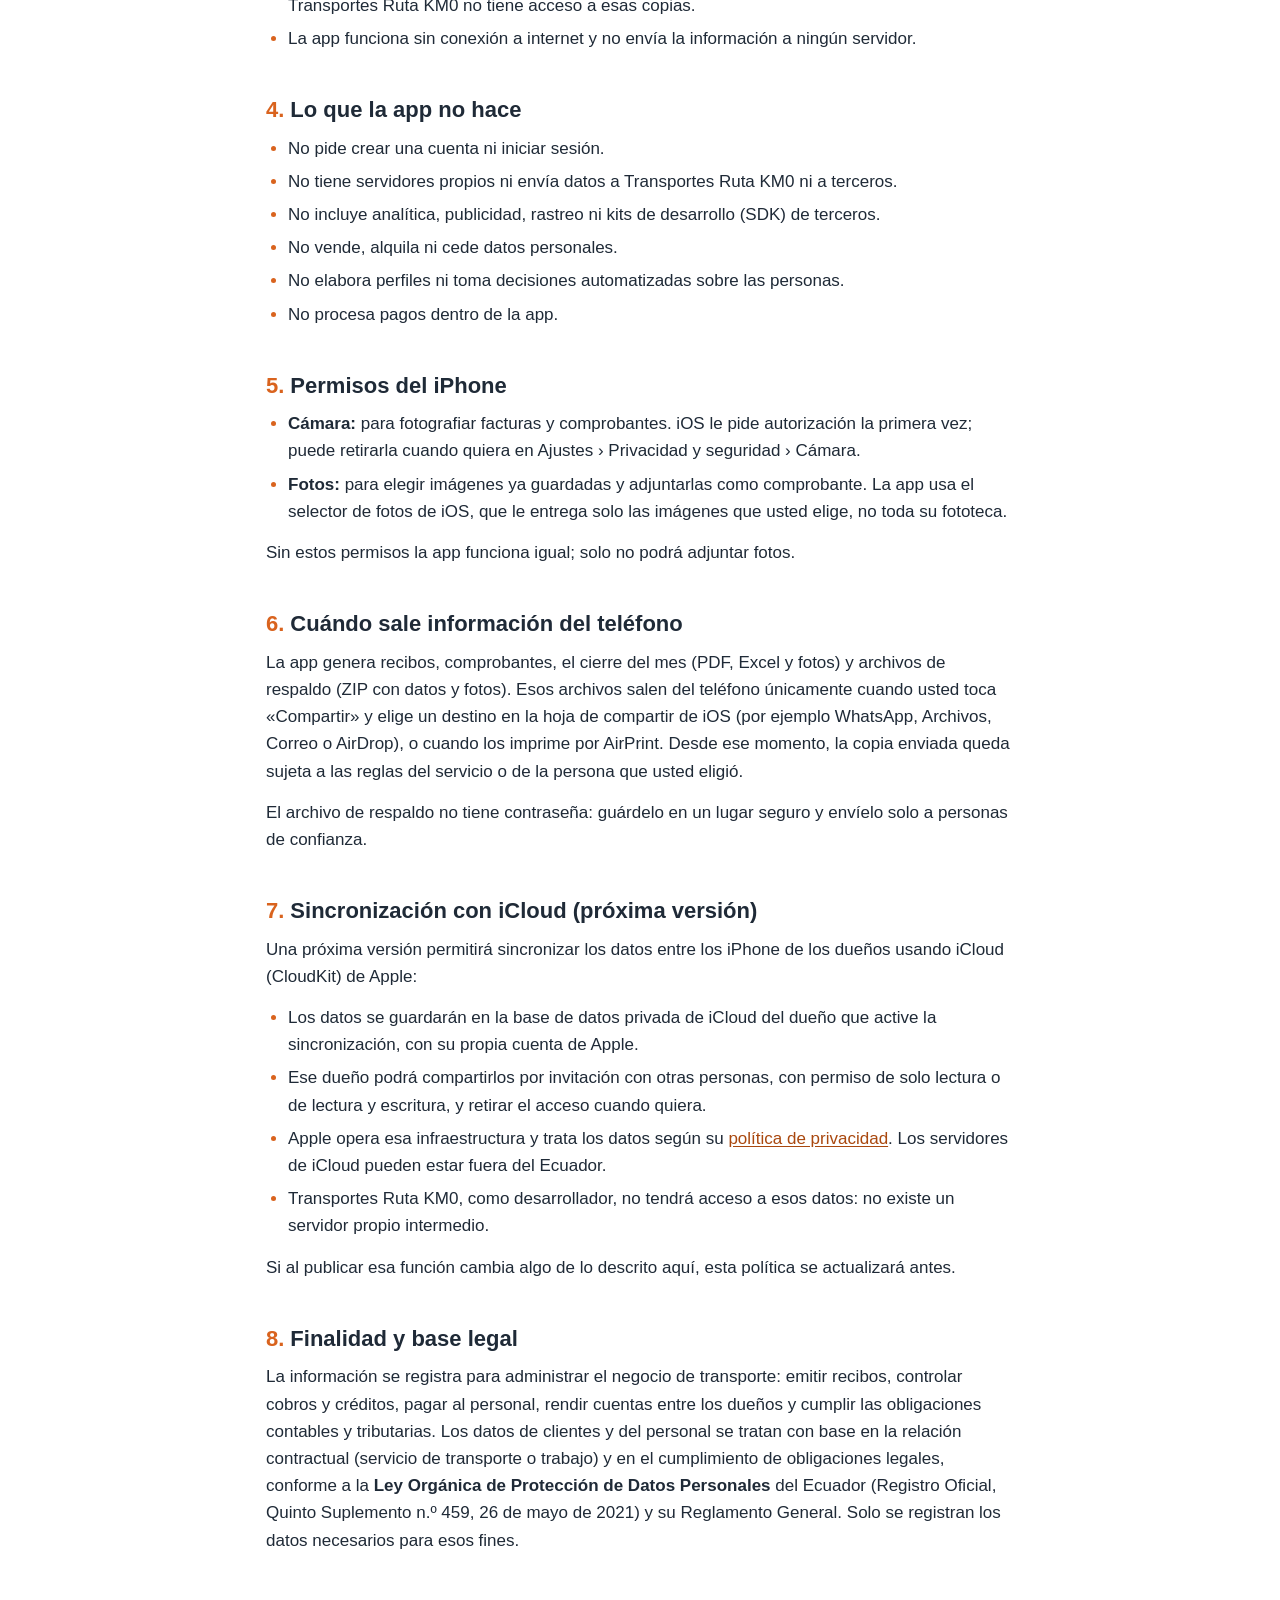
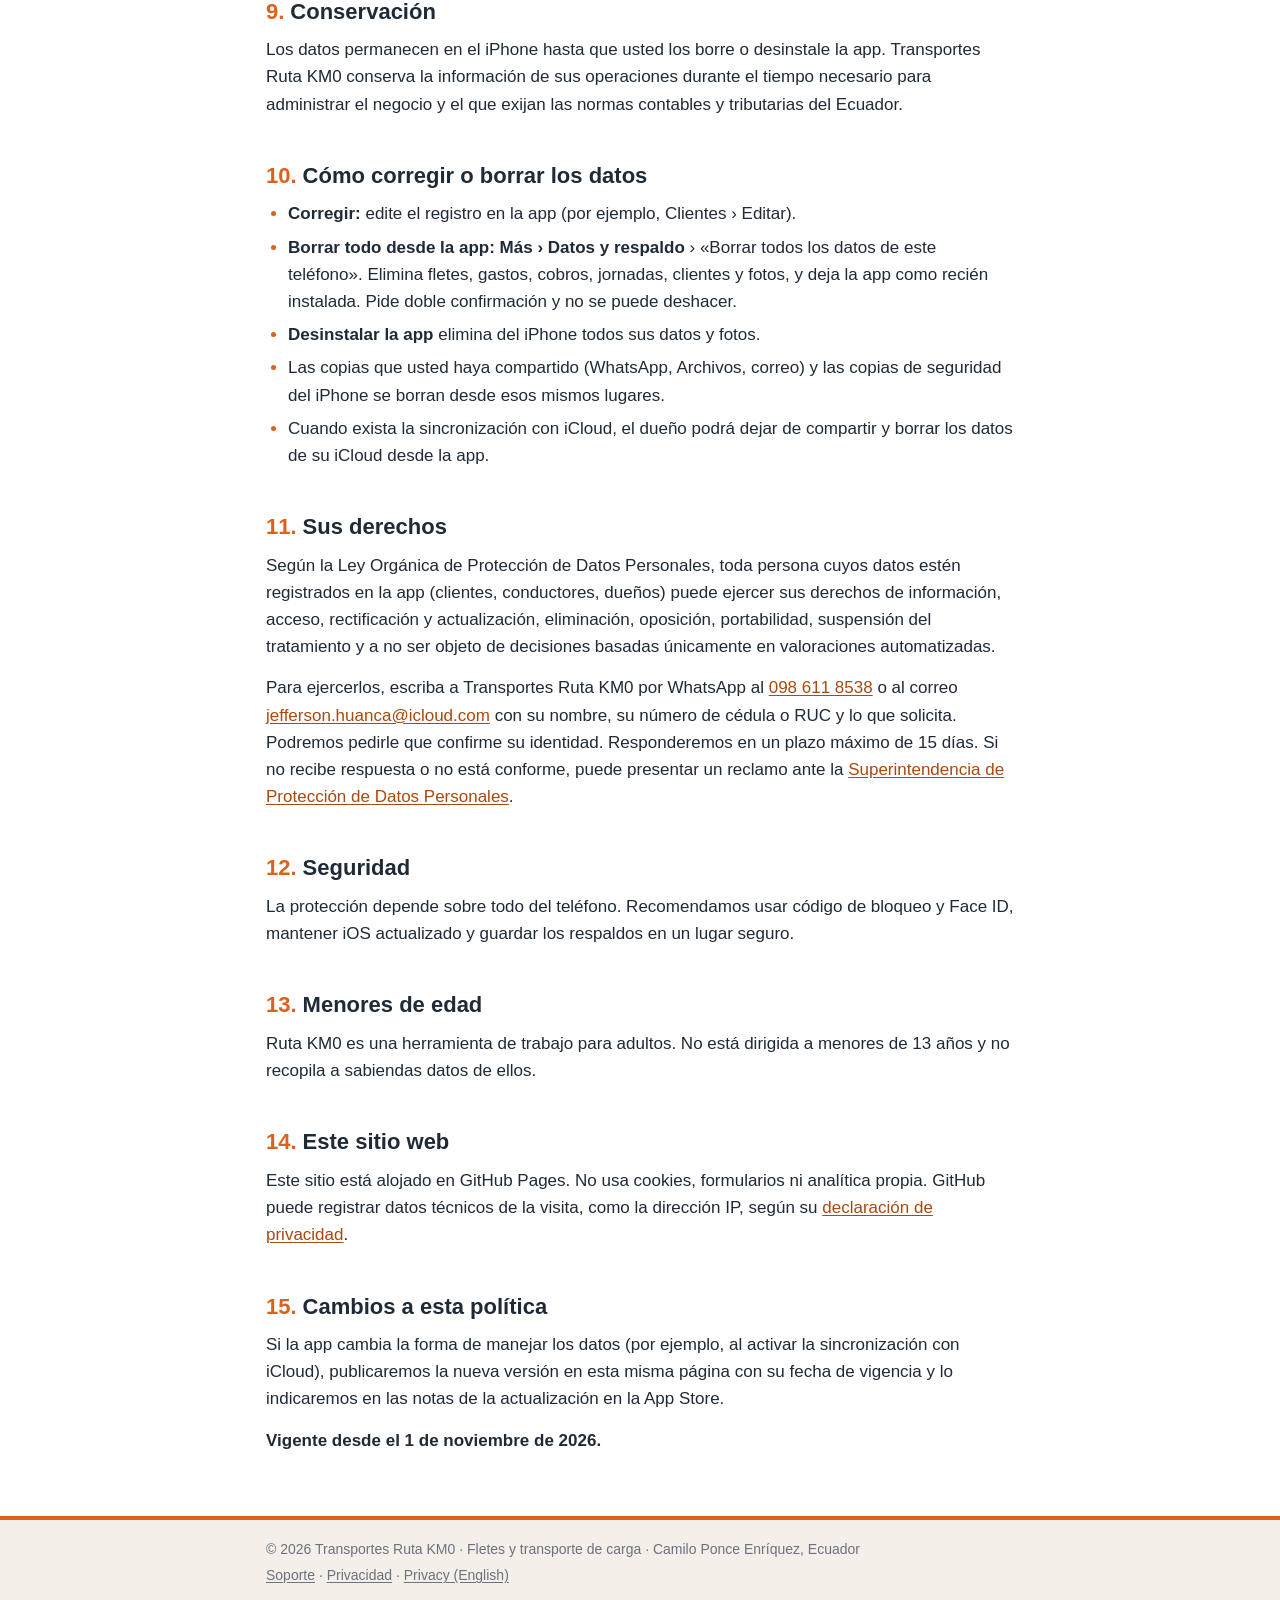
==== commit d542f470: "Cambia el WhatsApp de contacto al 0986118538 Co-Authored-By: Claude Opus 5.5 <noreply@anthropic.com>" ====
--- a/privacidad.html
+++ b/privacidad.html
@@ -61,7 +61,7 @@
 
   <h2 id="responsable"><span class="num">1.</span>Responsable</h2>
   <p><strong>Transportes Ruta KM0</strong>, Camilo Ponce Enríquez, provincia del Azuay, Ecuador.<br>
-  Contacto: WhatsApp <a href="https://wa.me/593993412280">099 341 2280</a> (+593 99 341 2280) · correo <a href="mailto:jefferson.huanca@icloud.com">jefferson.huanca@icloud.com</a>.</p>
+  Contacto: WhatsApp <a href="https://wa.me/593986118538">098 611 8538</a> (+593 98 611 8538) · correo <a href="mailto:jefferson.huanca@icloud.com">jefferson.huanca@icloud.com</a>.</p>
 
   <h2 id="datos"><span class="num">2.</span>Qué información maneja la app</h2>
   <p>La app guarda únicamente lo que la persona usuaria escribe o adjunta:</p>
@@ -130,7 +130,7 @@
 
   <h2 id="derechos"><span class="num">11.</span>Sus derechos</h2>
   <p>Según la Ley Orgánica de Protección de Datos Personales, toda persona cuyos datos estén registrados en la app (clientes, conductores, dueños) puede ejercer sus derechos de información, acceso, rectificación y actualización, eliminación, oposición, portabilidad, suspensión del tratamiento y a no ser objeto de decisiones basadas únicamente en valoraciones automatizadas.</p>
-  <p>Para ejercerlos, escriba a Transportes Ruta KM0 por WhatsApp al <a href="https://wa.me/593993412280">099 341 2280</a> o al correo <a href="mailto:jefferson.huanca@icloud.com">jefferson.huanca@icloud.com</a> con su nombre, su número de cédula o RUC y lo que solicita. Podremos pedirle que confirme su identidad. Responderemos en un plazo máximo de 15 días. Si no recibe respuesta o no está conforme, puede presentar un reclamo ante la <a href="https://www.spdp.gob.ec/">Superintendencia de Protección de Datos Personales</a>.</p>
+  <p>Para ejercerlos, escriba a Transportes Ruta KM0 por WhatsApp al <a href="https://wa.me/593986118538">098 611 8538</a> o al correo <a href="mailto:jefferson.huanca@icloud.com">jefferson.huanca@icloud.com</a> con su nombre, su número de cédula o RUC y lo que solicita. Podremos pedirle que confirme su identidad. Responderemos en un plazo máximo de 15 días. Si no recibe respuesta o no está conforme, puede presentar un reclamo ante la <a href="https://www.spdp.gob.ec/">Superintendencia de Protección de Datos Personales</a>.</p>
 
   <h2 id="seguridad"><span class="num">12.</span>Seguridad</h2>
   <p>La protección depende sobre todo del teléfono. Recomendamos usar código de bloqueo y Face ID, mantener iOS actualizado y guardar los respaldos en un lugar seguro.</p>
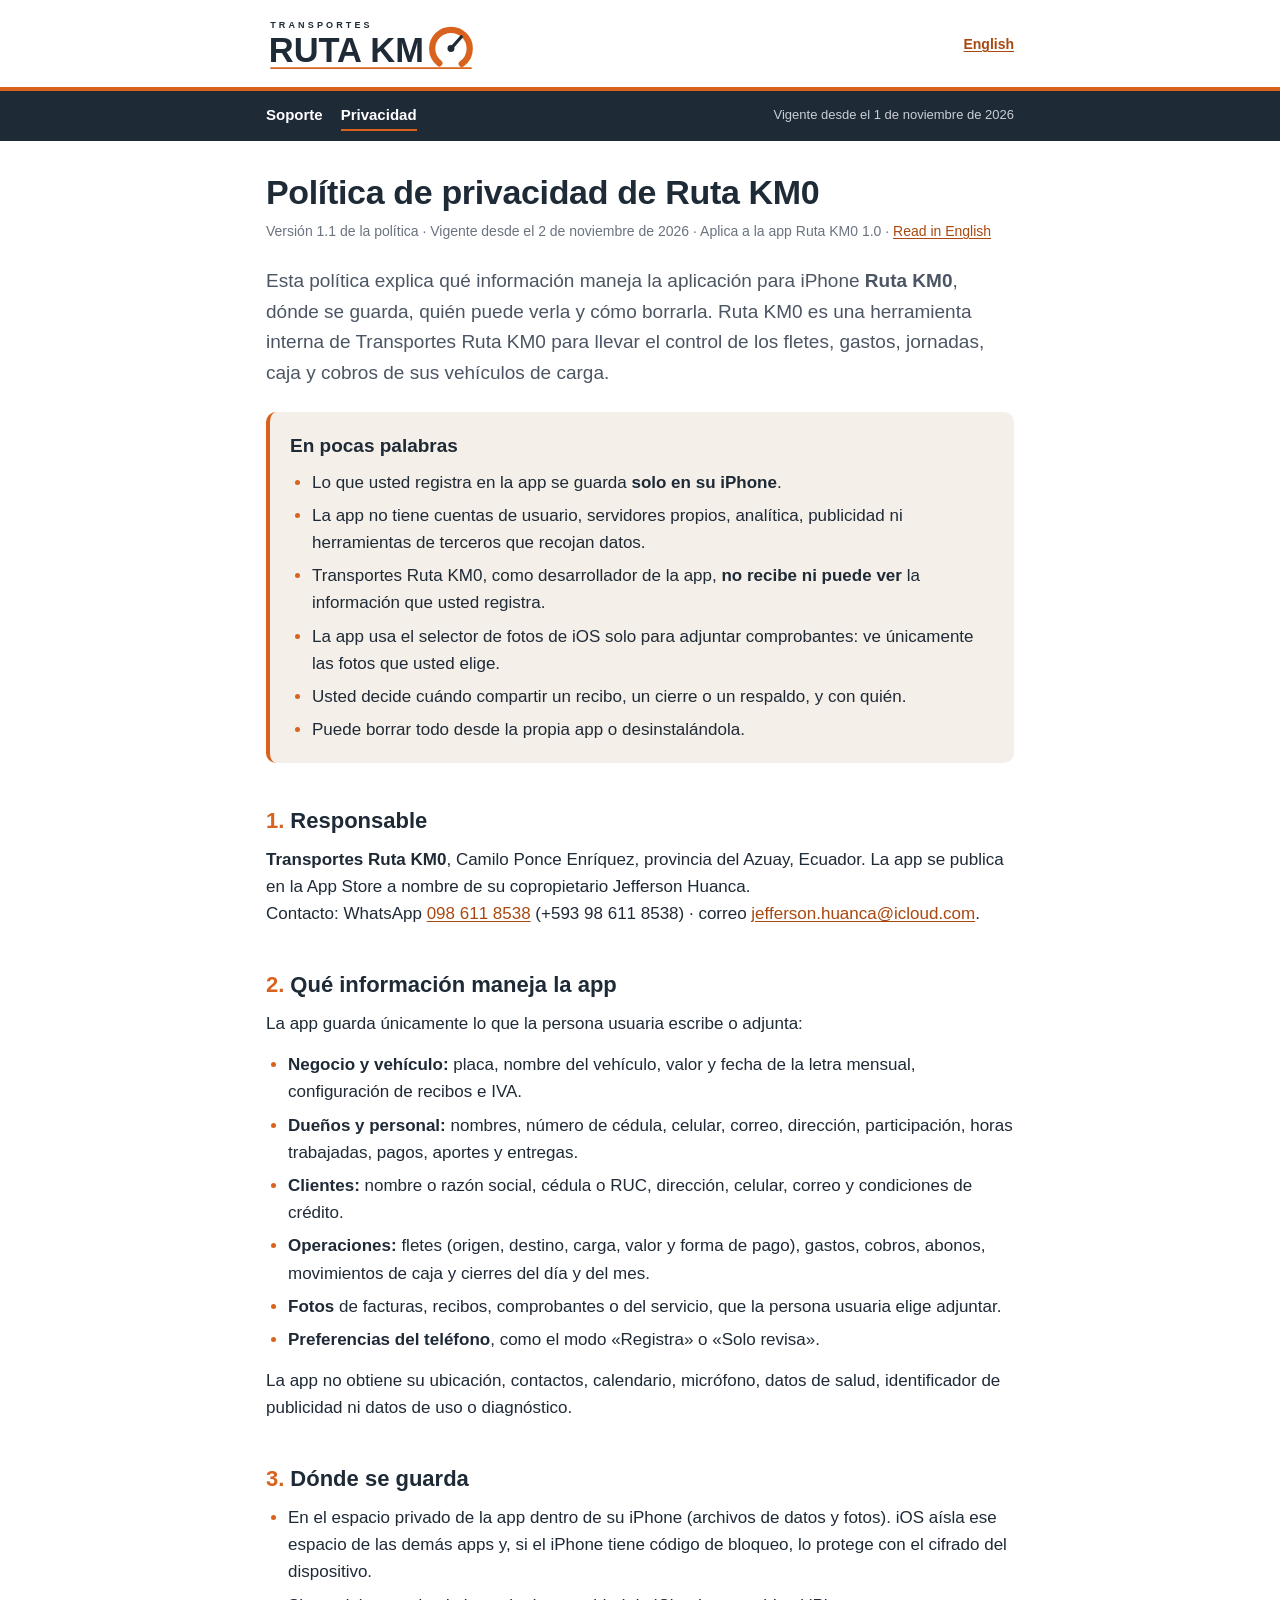
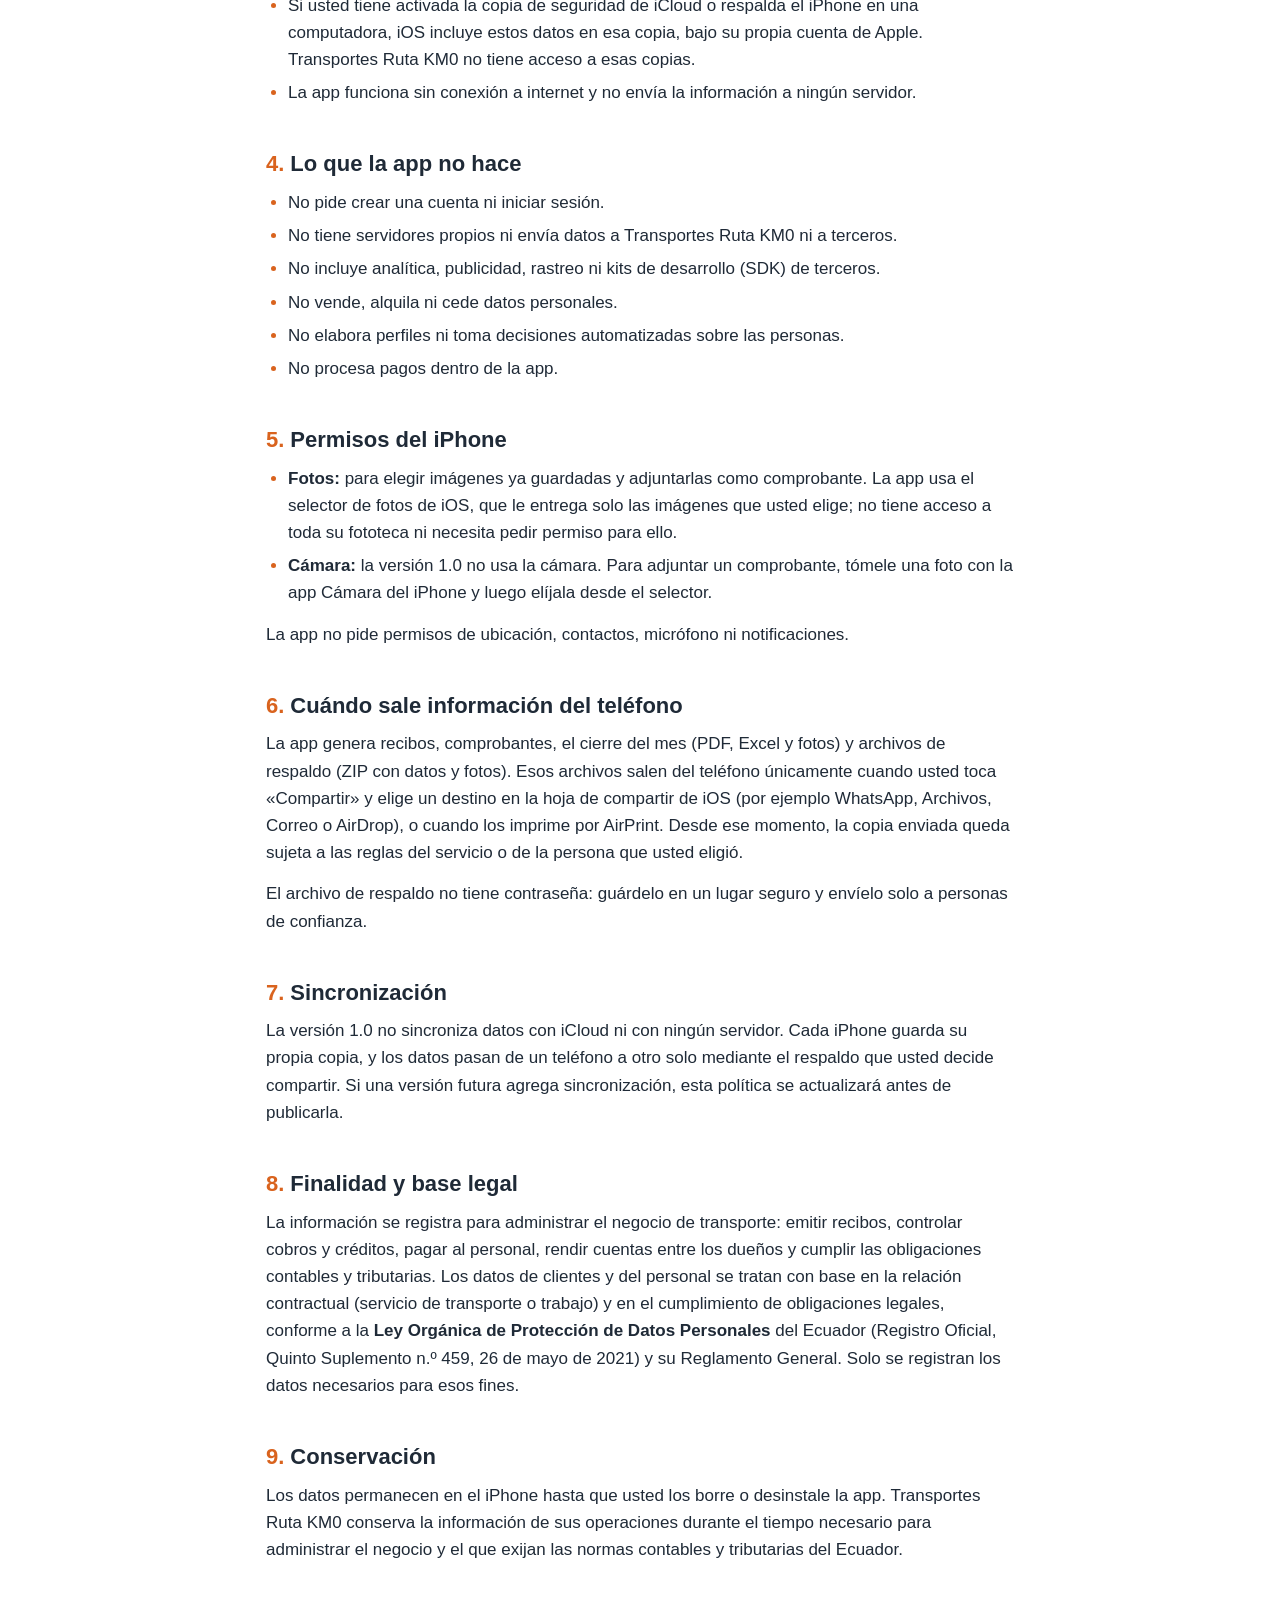
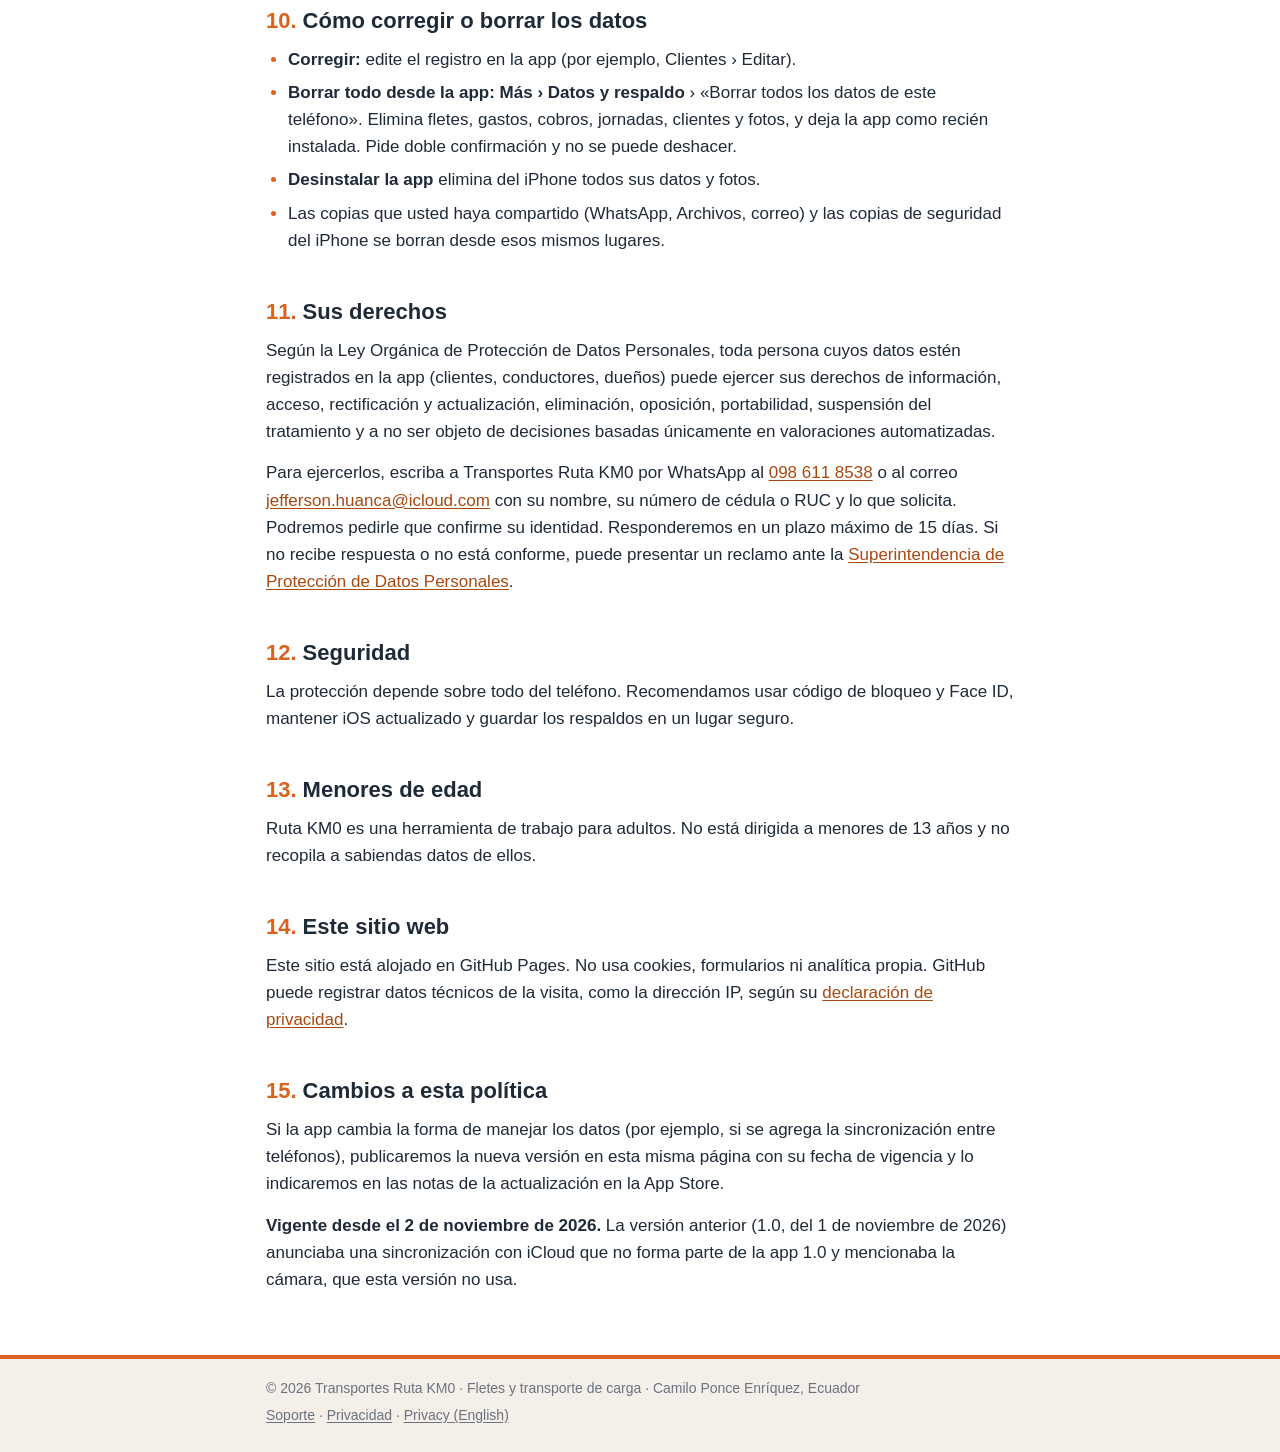
==== commit 1137f89e: "Sitio al día con la app Ruta KM0 1.0 - Soporte: versión actual 1.0, varios vehículos y dueños entre " ====
--- a/privacidad.html
+++ b/privacidad.html
@@ -43,7 +43,7 @@
 
 <main class="contenedor">
   <h1>Política de privacidad de Ruta KM0</h1>
-  <p class="meta">Versión 1.0 · Vigente desde el 1 de noviembre de 2026 · <a href="privacy.html" hreflang="en" lang="en">Read in English</a></p>
+  <p class="meta">Versión 1.1 de la política · Vigente desde el 2 de noviembre de 2026 · Aplica a la app Ruta KM0 1.0 · <a href="privacy.html" hreflang="en" lang="en">Read in English</a></p>
 
   <p class="entrada">Esta política explica qué información maneja la aplicación para iPhone <strong>Ruta KM0</strong>, dónde se guarda, quién puede verla y cómo borrarla. Ruta KM0 es una herramienta interna de Transportes Ruta KM0 para llevar el control de los fletes, gastos, jornadas, caja y cobros de sus vehículos de carga.</p>
 
@@ -53,14 +53,14 @@
       <li>Lo que usted registra en la app se guarda <strong>solo en su iPhone</strong>.</li>
       <li>La app no tiene cuentas de usuario, servidores propios, analítica, publicidad ni herramientas de terceros que recojan datos.</li>
       <li>Transportes Ruta KM0, como desarrollador de la app, <strong>no recibe ni puede ver</strong> la información que usted registra.</li>
-      <li>La app usa la cámara y las fotos solo para adjuntar comprobantes.</li>
+      <li>La app usa el selector de fotos de iOS solo para adjuntar comprobantes: ve únicamente las fotos que usted elige.</li>
       <li>Usted decide cuándo compartir un recibo, un cierre o un respaldo, y con quién.</li>
       <li>Puede borrar todo desde la propia app o desinstalándola.</li>
     </ul>
   </section>
 
   <h2 id="responsable"><span class="num">1.</span>Responsable</h2>
-  <p><strong>Transportes Ruta KM0</strong>, Camilo Ponce Enríquez, provincia del Azuay, Ecuador.<br>
+  <p><strong>Transportes Ruta KM0</strong>, Camilo Ponce Enríquez, provincia del Azuay, Ecuador. La app se publica en la App Store a nombre de su copropietario Jefferson Huanca.<br>
   Contacto: WhatsApp <a href="https://wa.me/593986118538">098 611 8538</a> (+593 98 611 8538) · correo <a href="mailto:jefferson.huanca@icloud.com">jefferson.huanca@icloud.com</a>.</p>
 
   <h2 id="datos"><span class="num">2.</span>Qué información maneja la app</h2>
@@ -94,24 +94,17 @@
 
   <h2 id="permisos"><span class="num">5.</span>Permisos del iPhone</h2>
   <ul>
-    <li><strong>Cámara:</strong> para fotografiar facturas y comprobantes. iOS le pide autorización la primera vez; puede retirarla cuando quiera en Ajustes › Privacidad y seguridad › Cámara.</li>
-    <li><strong>Fotos:</strong> para elegir imágenes ya guardadas y adjuntarlas como comprobante. La app usa el selector de fotos de iOS, que le entrega solo las imágenes que usted elige, no toda su fototeca.</li>
+    <li><strong>Fotos:</strong> para elegir imágenes ya guardadas y adjuntarlas como comprobante. La app usa el selector de fotos de iOS, que le entrega solo las imágenes que usted elige; no tiene acceso a toda su fototeca ni necesita pedir permiso para ello.</li>
+    <li><strong>Cámara:</strong> la versión 1.0 no usa la cámara. Para adjuntar un comprobante, tómele una foto con la app Cámara del iPhone y luego elíjala desde el selector.</li>
   </ul>
-  <p>Sin estos permisos la app funciona igual; solo no podrá adjuntar fotos.</p>
+  <p>La app no pide permisos de ubicación, contactos, micrófono ni notificaciones.</p>
 
   <h2 id="compartir"><span class="num">6.</span>Cuándo sale información del teléfono</h2>
   <p>La app genera recibos, comprobantes, el cierre del mes (PDF, Excel y fotos) y archivos de respaldo (ZIP con datos y fotos). Esos archivos salen del teléfono únicamente cuando usted toca «Compartir» y elige un destino en la hoja de compartir de iOS (por ejemplo WhatsApp, Archivos, Correo o AirDrop), o cuando los imprime por AirPrint. Desde ese momento, la copia enviada queda sujeta a las reglas del servicio o de la persona que usted eligió.</p>
   <p>El archivo de respaldo no tiene contraseña: guárdelo en un lugar seguro y envíelo solo a personas de confianza.</p>
 
-  <h2 id="icloud"><span class="num">7.</span>Sincronización con iCloud (próxima versión)</h2>
-  <p>Una próxima versión permitirá sincronizar los datos entre los iPhone de los dueños usando iCloud (CloudKit) de Apple:</p>
-  <ul>
-    <li>Los datos se guardarán en la base de datos privada de iCloud del dueño que active la sincronización, con su propia cuenta de Apple.</li>
-    <li>Ese dueño podrá compartirlos por invitación con otras personas, con permiso de solo lectura o de lectura y escritura, y retirar el acceso cuando quiera.</li>
-    <li>Apple opera esa infraestructura y trata los datos según su <a href="https://www.apple.com/legal/privacy/">política de privacidad</a>. Los servidores de iCloud pueden estar fuera del Ecuador.</li>
-    <li>Transportes Ruta KM0, como desarrollador, no tendrá acceso a esos datos: no existe un servidor propio intermedio.</li>
-  </ul>
-  <p>Si al publicar esa función cambia algo de lo descrito aquí, esta política se actualizará antes.</p>
+  <h2 id="icloud"><span class="num">7.</span>Sincronización</h2>
+  <p>La versión 1.0 no sincroniza datos con iCloud ni con ningún servidor. Cada iPhone guarda su propia copia, y los datos pasan de un teléfono a otro solo mediante el respaldo que usted decide compartir. Si una versión futura agrega sincronización, esta política se actualizará antes de publicarla.</p>
 
   <h2 id="finalidad"><span class="num">8.</span>Finalidad y base legal</h2>
   <p>La información se registra para administrar el negocio de transporte: emitir recibos, controlar cobros y créditos, pagar al personal, rendir cuentas entre los dueños y cumplir las obligaciones contables y tributarias. Los datos de clientes y del personal se tratan con base en la relación contractual (servicio de transporte o trabajo) y en el cumplimiento de obligaciones legales, conforme a la <strong>Ley Orgánica de Protección de Datos Personales</strong> del Ecuador (Registro Oficial, Quinto Suplemento n.º 459, 26 de mayo de 2021) y su Reglamento General. Solo se registran los datos necesarios para esos fines.</p>
@@ -125,7 +118,6 @@
     <li><strong>Borrar todo desde la app:</strong> <span class="ruta">Más › Datos y respaldo</span> › «Borrar todos los datos de este teléfono». Elimina fletes, gastos, cobros, jornadas, clientes y fotos, y deja la app como recién instalada. Pide doble confirmación y no se puede deshacer.</li>
     <li><strong>Desinstalar la app</strong> elimina del iPhone todos sus datos y fotos.</li>
     <li>Las copias que usted haya compartido (WhatsApp, Archivos, correo) y las copias de seguridad del iPhone se borran desde esos mismos lugares.</li>
-    <li>Cuando exista la sincronización con iCloud, el dueño podrá dejar de compartir y borrar los datos de su iCloud desde la app.</li>
   </ul>
 
   <h2 id="derechos"><span class="num">11.</span>Sus derechos</h2>
@@ -142,8 +134,8 @@
   <p>Este sitio está alojado en GitHub Pages. No usa cookies, formularios ni analítica propia. GitHub puede registrar datos técnicos de la visita, como la dirección IP, según su <a href="https://docs.github.com/es/site-policy/privacy-policies/github-general-privacy-statement">declaración de privacidad</a>.</p>
 
   <h2 id="cambios"><span class="num">15.</span>Cambios a esta política</h2>
-  <p>Si la app cambia la forma de manejar los datos (por ejemplo, al activar la sincronización con iCloud), publicaremos la nueva versión en esta misma página con su fecha de vigencia y lo indicaremos en las notas de la actualización en la App Store.</p>
-  <p><strong>Vigente desde el 1 de noviembre de 2026.</strong></p>
+  <p>Si la app cambia la forma de manejar los datos (por ejemplo, si se agrega la sincronización entre teléfonos), publicaremos la nueva versión en esta misma página con su fecha de vigencia y lo indicaremos en las notas de la actualización en la App Store.</p>
+  <p><strong>Vigente desde el 2 de noviembre de 2026.</strong> La versión anterior (1.0, del 1 de noviembre de 2026) anunciaba una sincronización con iCloud que no forma parte de la app 1.0 y mencionaba la cámara, que esta versión no usa.</p>
 </main>
 
 <footer class="pie">
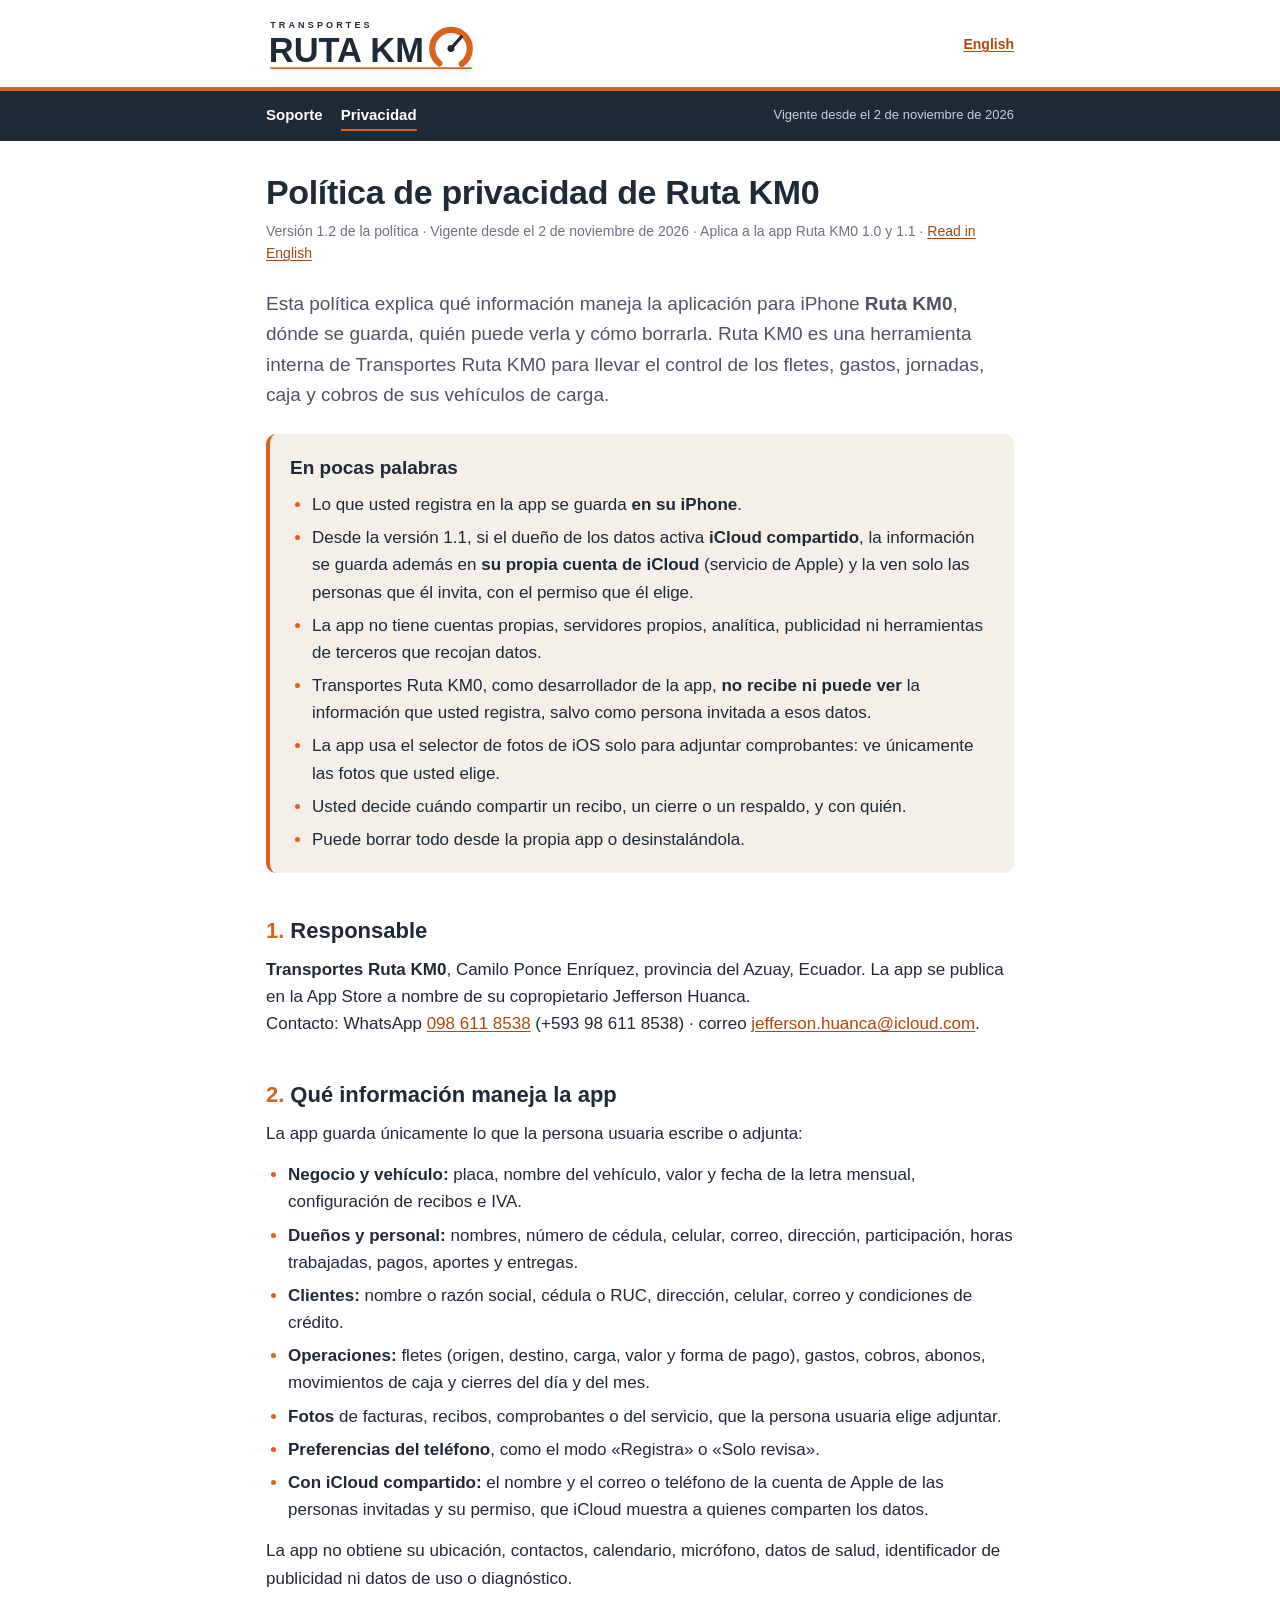
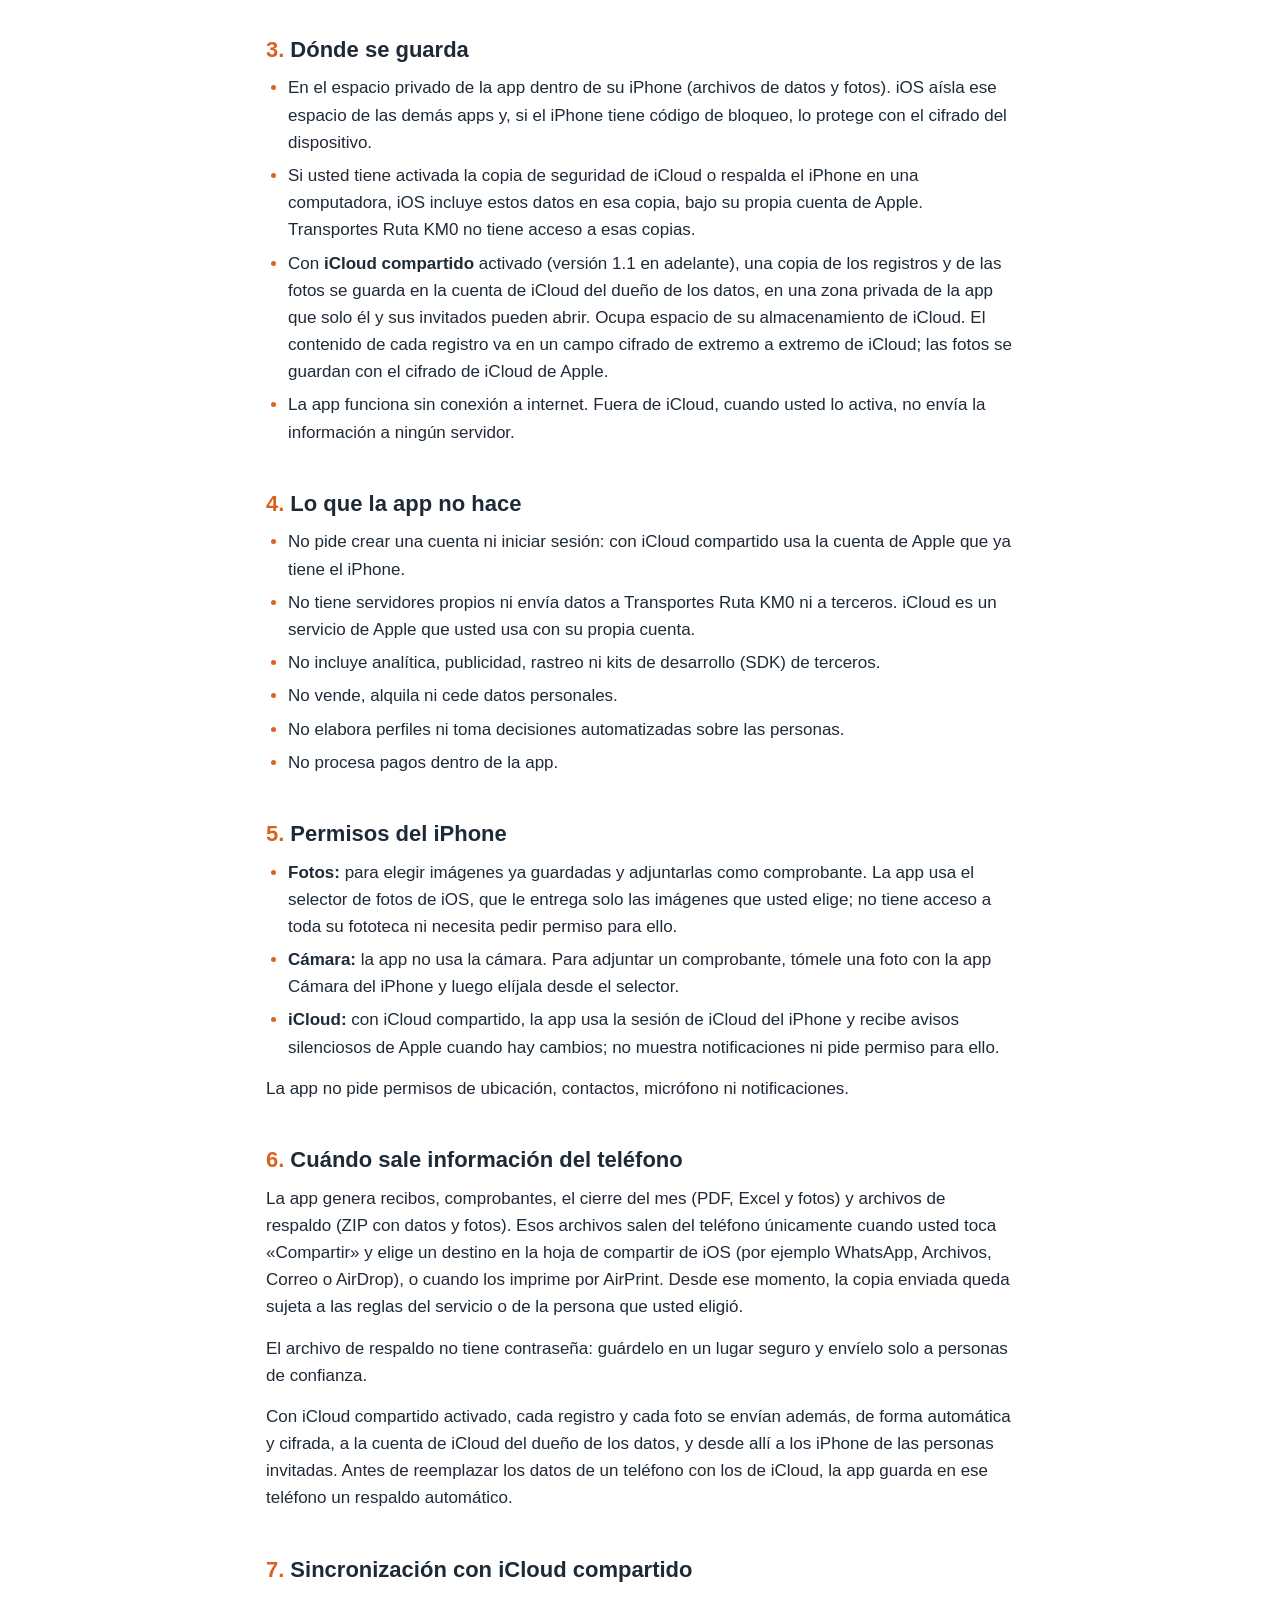
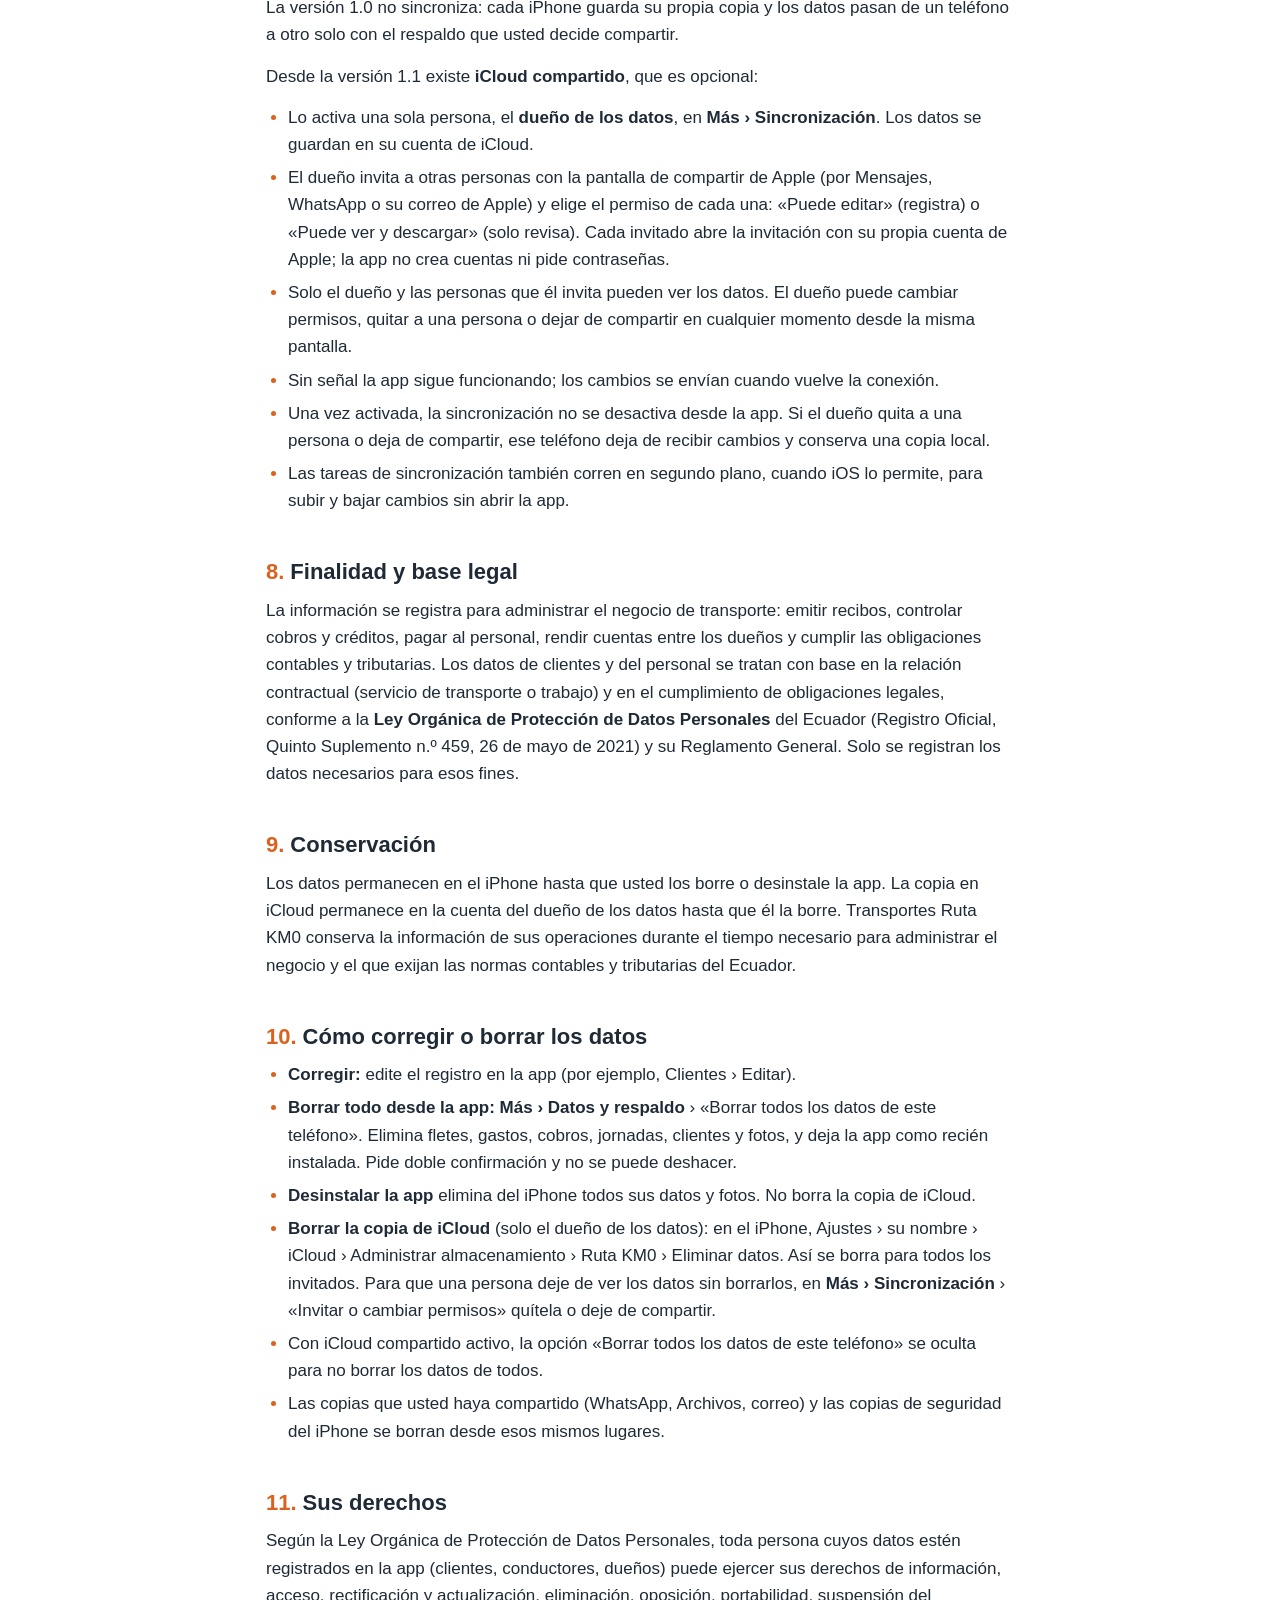
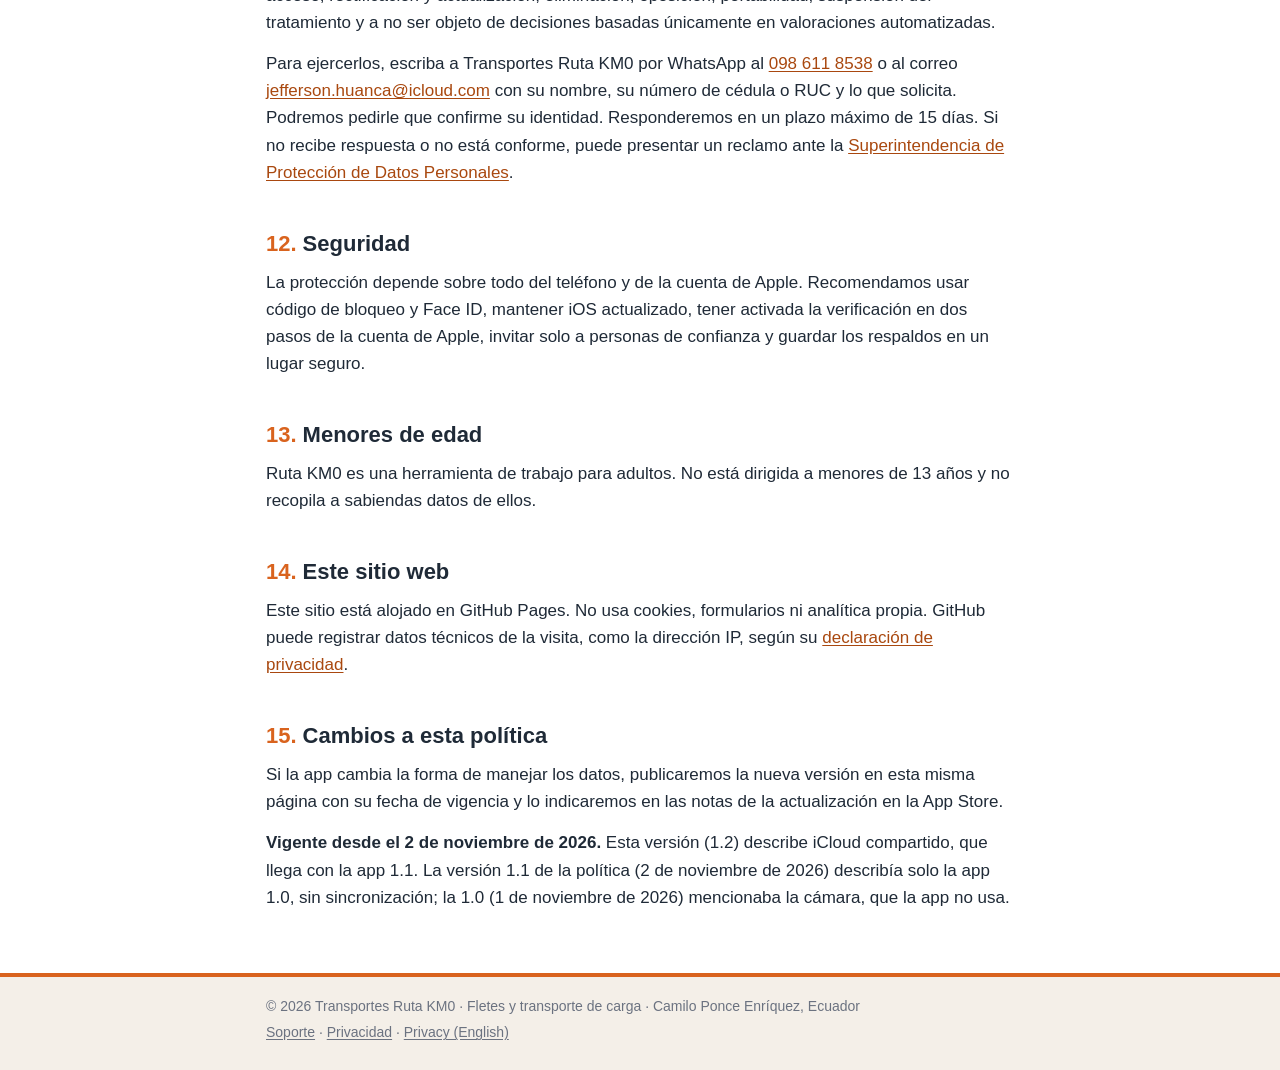
==== commit 16b817da: "Política de privacidad 1.2: iCloud compartido (app 1.1) Describe la sincronización opcional por iClo" ====
--- a/privacidad.html
+++ b/privacidad.html
@@ -4,7 +4,7 @@
 <meta charset="utf-8">
 <meta name="viewport" content="width=device-width, initial-scale=1">
 <title>Política de privacidad · Ruta KM0</title>
-<meta name="description" content="Política de privacidad de la app Ruta KM0 de Transportes Ruta KM0: los datos se guardan solo en el iPhone, sin cuentas, servidores, analítica ni terceros.">
+<meta name="description" content="Política de privacidad de la app Ruta KM0 de Transportes Ruta KM0: los datos se guardan en el iPhone y, si el dueño lo activa, en su propio iCloud compartido con las personas que invita; sin cuentas, servidores propios, analítica ni terceros.">
 <link rel="alternate" hreflang="en" href="privacy.html">
 <link rel="icon" type="image/png" href="favicon.png">
 <link rel="apple-touch-icon" href="apple-touch-icon.png">
@@ -36,23 +36,24 @@
         <a href="index.html">Soporte</a>
         <a href="privacidad.html" aria-current="page">Privacidad</a>
       </nav>
-      <span class="vigencia">Vigente desde el 1 de noviembre de 2026</span>
+      <span class="vigencia">Vigente desde el 2 de noviembre de 2026</span>
     </div>
   </div>
 </header>
 
 <main class="contenedor">
   <h1>Política de privacidad de Ruta KM0</h1>
-  <p class="meta">Versión 1.1 de la política · Vigente desde el 2 de noviembre de 2026 · Aplica a la app Ruta KM0 1.0 · <a href="privacy.html" hreflang="en" lang="en">Read in English</a></p>
+  <p class="meta">Versión 1.2 de la política · Vigente desde el 2 de noviembre de 2026 · Aplica a la app Ruta KM0 1.0 y 1.1 · <a href="privacy.html" hreflang="en" lang="en">Read in English</a></p>
 
   <p class="entrada">Esta política explica qué información maneja la aplicación para iPhone <strong>Ruta KM0</strong>, dónde se guarda, quién puede verla y cómo borrarla. Ruta KM0 es una herramienta interna de Transportes Ruta KM0 para llevar el control de los fletes, gastos, jornadas, caja y cobros de sus vehículos de carga.</p>
 
   <section class="resumen" aria-labelledby="resumen">
     <h2 id="resumen">En pocas palabras</h2>
     <ul>
-      <li>Lo que usted registra en la app se guarda <strong>solo en su iPhone</strong>.</li>
-      <li>La app no tiene cuentas de usuario, servidores propios, analítica, publicidad ni herramientas de terceros que recojan datos.</li>
-      <li>Transportes Ruta KM0, como desarrollador de la app, <strong>no recibe ni puede ver</strong> la información que usted registra.</li>
+      <li>Lo que usted registra en la app se guarda <strong>en su iPhone</strong>.</li>
+      <li>Desde la versión 1.1, si el dueño de los datos activa <strong>iCloud compartido</strong>, la información se guarda además en <strong>su propia cuenta de iCloud</strong> (servicio de Apple) y la ven solo las personas que él invita, con el permiso que él elige.</li>
+      <li>La app no tiene cuentas propias, servidores propios, analítica, publicidad ni herramientas de terceros que recojan datos.</li>
+      <li>Transportes Ruta KM0, como desarrollador de la app, <strong>no recibe ni puede ver</strong> la información que usted registra, salvo como persona invitada a esos datos.</li>
       <li>La app usa el selector de fotos de iOS solo para adjuntar comprobantes: ve únicamente las fotos que usted elige.</li>
       <li>Usted decide cuándo compartir un recibo, un cierre o un respaldo, y con quién.</li>
       <li>Puede borrar todo desde la propia app o desinstalándola.</li>
@@ -72,6 +73,7 @@
     <li><strong>Operaciones:</strong> fletes (origen, destino, carga, valor y forma de pago), gastos, cobros, abonos, movimientos de caja y cierres del día y del mes.</li>
     <li><strong>Fotos</strong> de facturas, recibos, comprobantes o del servicio, que la persona usuaria elige adjuntar.</li>
     <li><strong>Preferencias del teléfono</strong>, como el modo «Registra» o «Solo revisa».</li>
+    <li><strong>Con iCloud compartido:</strong> el nombre y el correo o teléfono de la cuenta de Apple de las personas invitadas y su permiso, que iCloud muestra a quienes comparten los datos.</li>
   </ul>
   <p>La app no obtiene su ubicación, contactos, calendario, micrófono, datos de salud, identificador de publicidad ni datos de uso o diagnóstico.</p>
 
@@ -79,13 +81,14 @@
   <ul>
     <li>En el espacio privado de la app dentro de su iPhone (archivos de datos y fotos). iOS aísla ese espacio de las demás apps y, si el iPhone tiene código de bloqueo, lo protege con el cifrado del dispositivo.</li>
     <li>Si usted tiene activada la copia de seguridad de iCloud o respalda el iPhone en una computadora, iOS incluye estos datos en esa copia, bajo su propia cuenta de Apple. Transportes Ruta KM0 no tiene acceso a esas copias.</li>
-    <li>La app funciona sin conexión a internet y no envía la información a ningún servidor.</li>
+    <li>Con <strong>iCloud compartido</strong> activado (versión 1.1 en adelante), una copia de los registros y de las fotos se guarda en la cuenta de iCloud del dueño de los datos, en una zona privada de la app que solo él y sus invitados pueden abrir. Ocupa espacio de su almacenamiento de iCloud. El contenido de cada registro va en un campo cifrado de extremo a extremo de iCloud; las fotos se guardan con el cifrado de iCloud de Apple.</li>
+    <li>La app funciona sin conexión a internet. Fuera de iCloud, cuando usted lo activa, no envía la información a ningún servidor.</li>
   </ul>
 
   <h2 id="no-hace"><span class="num">4.</span>Lo que la app no hace</h2>
   <ul>
-    <li>No pide crear una cuenta ni iniciar sesión.</li>
-    <li>No tiene servidores propios ni envía datos a Transportes Ruta KM0 ni a terceros.</li>
+    <li>No pide crear una cuenta ni iniciar sesión: con iCloud compartido usa la cuenta de Apple que ya tiene el iPhone.</li>
+    <li>No tiene servidores propios ni envía datos a Transportes Ruta KM0 ni a terceros. iCloud es un servicio de Apple que usted usa con su propia cuenta.</li>
     <li>No incluye analítica, publicidad, rastreo ni kits de desarrollo (SDK) de terceros.</li>
     <li>No vende, alquila ni cede datos personales.</li>
     <li>No elabora perfiles ni toma decisiones automatizadas sobre las personas.</li>
@@ -95,28 +98,41 @@
   <h2 id="permisos"><span class="num">5.</span>Permisos del iPhone</h2>
   <ul>
     <li><strong>Fotos:</strong> para elegir imágenes ya guardadas y adjuntarlas como comprobante. La app usa el selector de fotos de iOS, que le entrega solo las imágenes que usted elige; no tiene acceso a toda su fototeca ni necesita pedir permiso para ello.</li>
-    <li><strong>Cámara:</strong> la versión 1.0 no usa la cámara. Para adjuntar un comprobante, tómele una foto con la app Cámara del iPhone y luego elíjala desde el selector.</li>
+    <li><strong>Cámara:</strong> la app no usa la cámara. Para adjuntar un comprobante, tómele una foto con la app Cámara del iPhone y luego elíjala desde el selector.</li>
+    <li><strong>iCloud:</strong> con iCloud compartido, la app usa la sesión de iCloud del iPhone y recibe avisos silenciosos de Apple cuando hay cambios; no muestra notificaciones ni pide permiso para ello.</li>
   </ul>
   <p>La app no pide permisos de ubicación, contactos, micrófono ni notificaciones.</p>
 
   <h2 id="compartir"><span class="num">6.</span>Cuándo sale información del teléfono</h2>
   <p>La app genera recibos, comprobantes, el cierre del mes (PDF, Excel y fotos) y archivos de respaldo (ZIP con datos y fotos). Esos archivos salen del teléfono únicamente cuando usted toca «Compartir» y elige un destino en la hoja de compartir de iOS (por ejemplo WhatsApp, Archivos, Correo o AirDrop), o cuando los imprime por AirPrint. Desde ese momento, la copia enviada queda sujeta a las reglas del servicio o de la persona que usted eligió.</p>
   <p>El archivo de respaldo no tiene contraseña: guárdelo en un lugar seguro y envíelo solo a personas de confianza.</p>
+  <p>Con iCloud compartido activado, cada registro y cada foto se envían además, de forma automática y cifrada, a la cuenta de iCloud del dueño de los datos, y desde allí a los iPhone de las personas invitadas. Antes de reemplazar los datos de un teléfono con los de iCloud, la app guarda en ese teléfono un respaldo automático.</p>
 
-  <h2 id="icloud"><span class="num">7.</span>Sincronización</h2>
-  <p>La versión 1.0 no sincroniza datos con iCloud ni con ningún servidor. Cada iPhone guarda su propia copia, y los datos pasan de un teléfono a otro solo mediante el respaldo que usted decide compartir. Si una versión futura agrega sincronización, esta política se actualizará antes de publicarla.</p>
+  <h2 id="icloud"><span class="num">7.</span>Sincronización con iCloud compartido</h2>
+  <p>La versión 1.0 no sincroniza: cada iPhone guarda su propia copia y los datos pasan de un teléfono a otro solo con el respaldo que usted decide compartir.</p>
+  <p>Desde la versión 1.1 existe <strong>iCloud compartido</strong>, que es opcional:</p>
+  <ul>
+    <li>Lo activa una sola persona, el <strong>dueño de los datos</strong>, en <span class="ruta">Más › Sincronización</span>. Los datos se guardan en su cuenta de iCloud.</li>
+    <li>El dueño invita a otras personas con la pantalla de compartir de Apple (por Mensajes, WhatsApp o su correo de Apple) y elige el permiso de cada una: «Puede editar» (registra) o «Puede ver y descargar» (solo revisa). Cada invitado abre la invitación con su propia cuenta de Apple; la app no crea cuentas ni pide contraseñas.</li>
+    <li>Solo el dueño y las personas que él invita pueden ver los datos. El dueño puede cambiar permisos, quitar a una persona o dejar de compartir en cualquier momento desde la misma pantalla.</li>
+    <li>Sin señal la app sigue funcionando; los cambios se envían cuando vuelve la conexión.</li>
+    <li>Una vez activada, la sincronización no se desactiva desde la app. Si el dueño quita a una persona o deja de compartir, ese teléfono deja de recibir cambios y conserva una copia local.</li>
+    <li>Las tareas de sincronización también corren en segundo plano, cuando iOS lo permite, para subir y bajar cambios sin abrir la app.</li>
+  </ul>
 
   <h2 id="finalidad"><span class="num">8.</span>Finalidad y base legal</h2>
   <p>La información se registra para administrar el negocio de transporte: emitir recibos, controlar cobros y créditos, pagar al personal, rendir cuentas entre los dueños y cumplir las obligaciones contables y tributarias. Los datos de clientes y del personal se tratan con base en la relación contractual (servicio de transporte o trabajo) y en el cumplimiento de obligaciones legales, conforme a la <strong>Ley Orgánica de Protección de Datos Personales</strong> del Ecuador (Registro Oficial, Quinto Suplemento n.º 459, 26 de mayo de 2021) y su Reglamento General. Solo se registran los datos necesarios para esos fines.</p>
 
   <h2 id="conservacion"><span class="num">9.</span>Conservación</h2>
-  <p>Los datos permanecen en el iPhone hasta que usted los borre o desinstale la app. Transportes Ruta KM0 conserva la información de sus operaciones durante el tiempo necesario para administrar el negocio y el que exijan las normas contables y tributarias del Ecuador.</p>
+  <p>Los datos permanecen en el iPhone hasta que usted los borre o desinstale la app. La copia en iCloud permanece en la cuenta del dueño de los datos hasta que él la borre. Transportes Ruta KM0 conserva la información de sus operaciones durante el tiempo necesario para administrar el negocio y el que exijan las normas contables y tributarias del Ecuador.</p>
 
   <h2 id="borrar"><span class="num">10.</span>Cómo corregir o borrar los datos</h2>
   <ul>
     <li><strong>Corregir:</strong> edite el registro en la app (por ejemplo, Clientes › Editar).</li>
     <li><strong>Borrar todo desde la app:</strong> <span class="ruta">Más › Datos y respaldo</span> › «Borrar todos los datos de este teléfono». Elimina fletes, gastos, cobros, jornadas, clientes y fotos, y deja la app como recién instalada. Pide doble confirmación y no se puede deshacer.</li>
-    <li><strong>Desinstalar la app</strong> elimina del iPhone todos sus datos y fotos.</li>
+    <li><strong>Desinstalar la app</strong> elimina del iPhone todos sus datos y fotos. No borra la copia de iCloud.</li>
+    <li><strong>Borrar la copia de iCloud</strong> (solo el dueño de los datos): en el iPhone, Ajustes › su nombre › iCloud › Administrar almacenamiento › Ruta KM0 › Eliminar datos. Así se borra para todos los invitados. Para que una persona deje de ver los datos sin borrarlos, en <span class="ruta">Más › Sincronización</span> › «Invitar o cambiar permisos» quítela o deje de compartir.</li>
+    <li>Con iCloud compartido activo, la opción «Borrar todos los datos de este teléfono» se oculta para no borrar los datos de todos.</li>
     <li>Las copias que usted haya compartido (WhatsApp, Archivos, correo) y las copias de seguridad del iPhone se borran desde esos mismos lugares.</li>
   </ul>
 
@@ -125,7 +141,7 @@
   <p>Para ejercerlos, escriba a Transportes Ruta KM0 por WhatsApp al <a href="https://wa.me/593986118538">098 611 8538</a> o al correo <a href="mailto:jefferson.huanca@icloud.com">jefferson.huanca@icloud.com</a> con su nombre, su número de cédula o RUC y lo que solicita. Podremos pedirle que confirme su identidad. Responderemos en un plazo máximo de 15 días. Si no recibe respuesta o no está conforme, puede presentar un reclamo ante la <a href="https://www.spdp.gob.ec/">Superintendencia de Protección de Datos Personales</a>.</p>
 
   <h2 id="seguridad"><span class="num">12.</span>Seguridad</h2>
-  <p>La protección depende sobre todo del teléfono. Recomendamos usar código de bloqueo y Face ID, mantener iOS actualizado y guardar los respaldos en un lugar seguro.</p>
+  <p>La protección depende sobre todo del teléfono y de la cuenta de Apple. Recomendamos usar código de bloqueo y Face ID, mantener iOS actualizado, tener activada la verificación en dos pasos de la cuenta de Apple, invitar solo a personas de confianza y guardar los respaldos en un lugar seguro.</p>
 
   <h2 id="menores"><span class="num">13.</span>Menores de edad</h2>
   <p>Ruta KM0 es una herramienta de trabajo para adultos. No está dirigida a menores de 13 años y no recopila a sabiendas datos de ellos.</p>
@@ -134,8 +150,8 @@
   <p>Este sitio está alojado en GitHub Pages. No usa cookies, formularios ni analítica propia. GitHub puede registrar datos técnicos de la visita, como la dirección IP, según su <a href="https://docs.github.com/es/site-policy/privacy-policies/github-general-privacy-statement">declaración de privacidad</a>.</p>
 
   <h2 id="cambios"><span class="num">15.</span>Cambios a esta política</h2>
-  <p>Si la app cambia la forma de manejar los datos (por ejemplo, si se agrega la sincronización entre teléfonos), publicaremos la nueva versión en esta misma página con su fecha de vigencia y lo indicaremos en las notas de la actualización en la App Store.</p>
-  <p><strong>Vigente desde el 2 de noviembre de 2026.</strong> La versión anterior (1.0, del 1 de noviembre de 2026) anunciaba una sincronización con iCloud que no forma parte de la app 1.0 y mencionaba la cámara, que esta versión no usa.</p>
+  <p>Si la app cambia la forma de manejar los datos, publicaremos la nueva versión en esta misma página con su fecha de vigencia y lo indicaremos en las notas de la actualización en la App Store.</p>
+  <p><strong>Vigente desde el 2 de noviembre de 2026.</strong> Esta versión (1.2) describe iCloud compartido, que llega con la app 1.1. La versión 1.1 de la política (2 de noviembre de 2026) describía solo la app 1.0, sin sincronización; la 1.0 (1 de noviembre de 2026) mencionaba la cámara, que la app no usa.</p>
 </main>
 
 <footer class="pie">
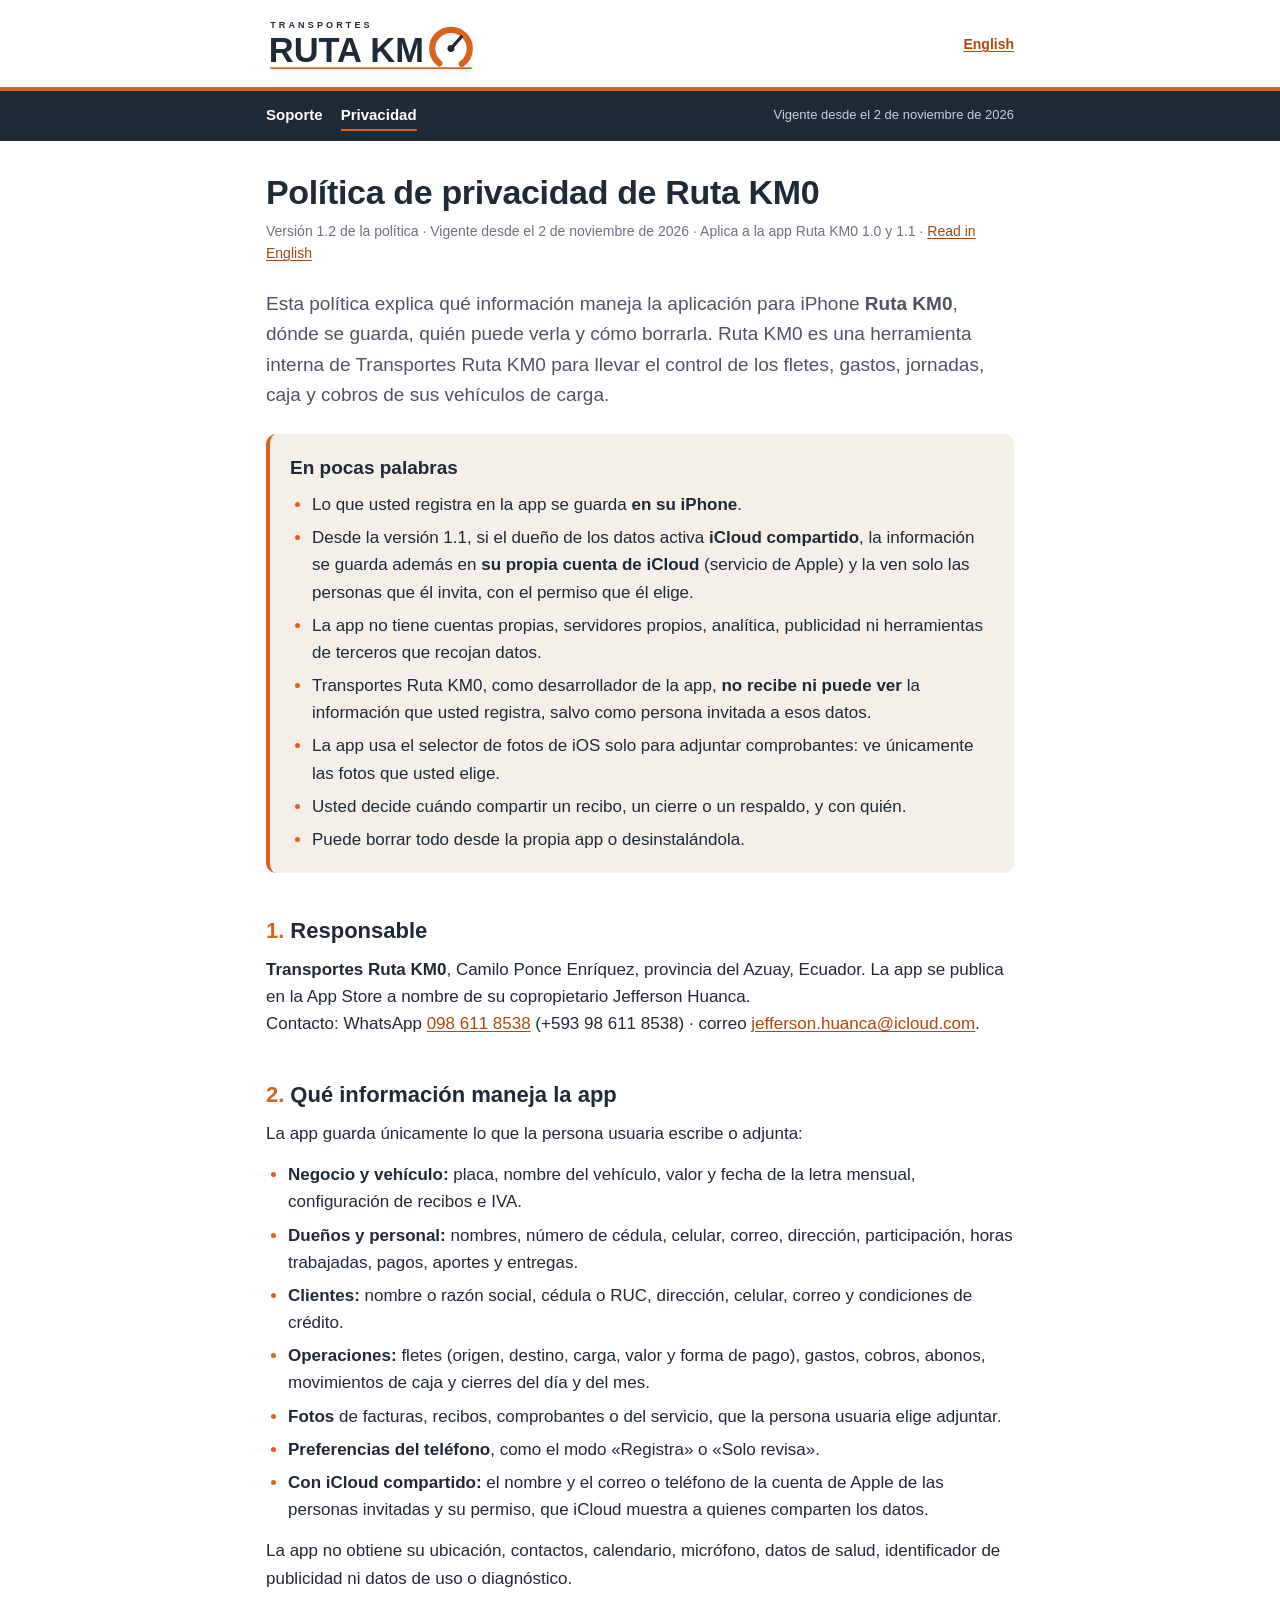
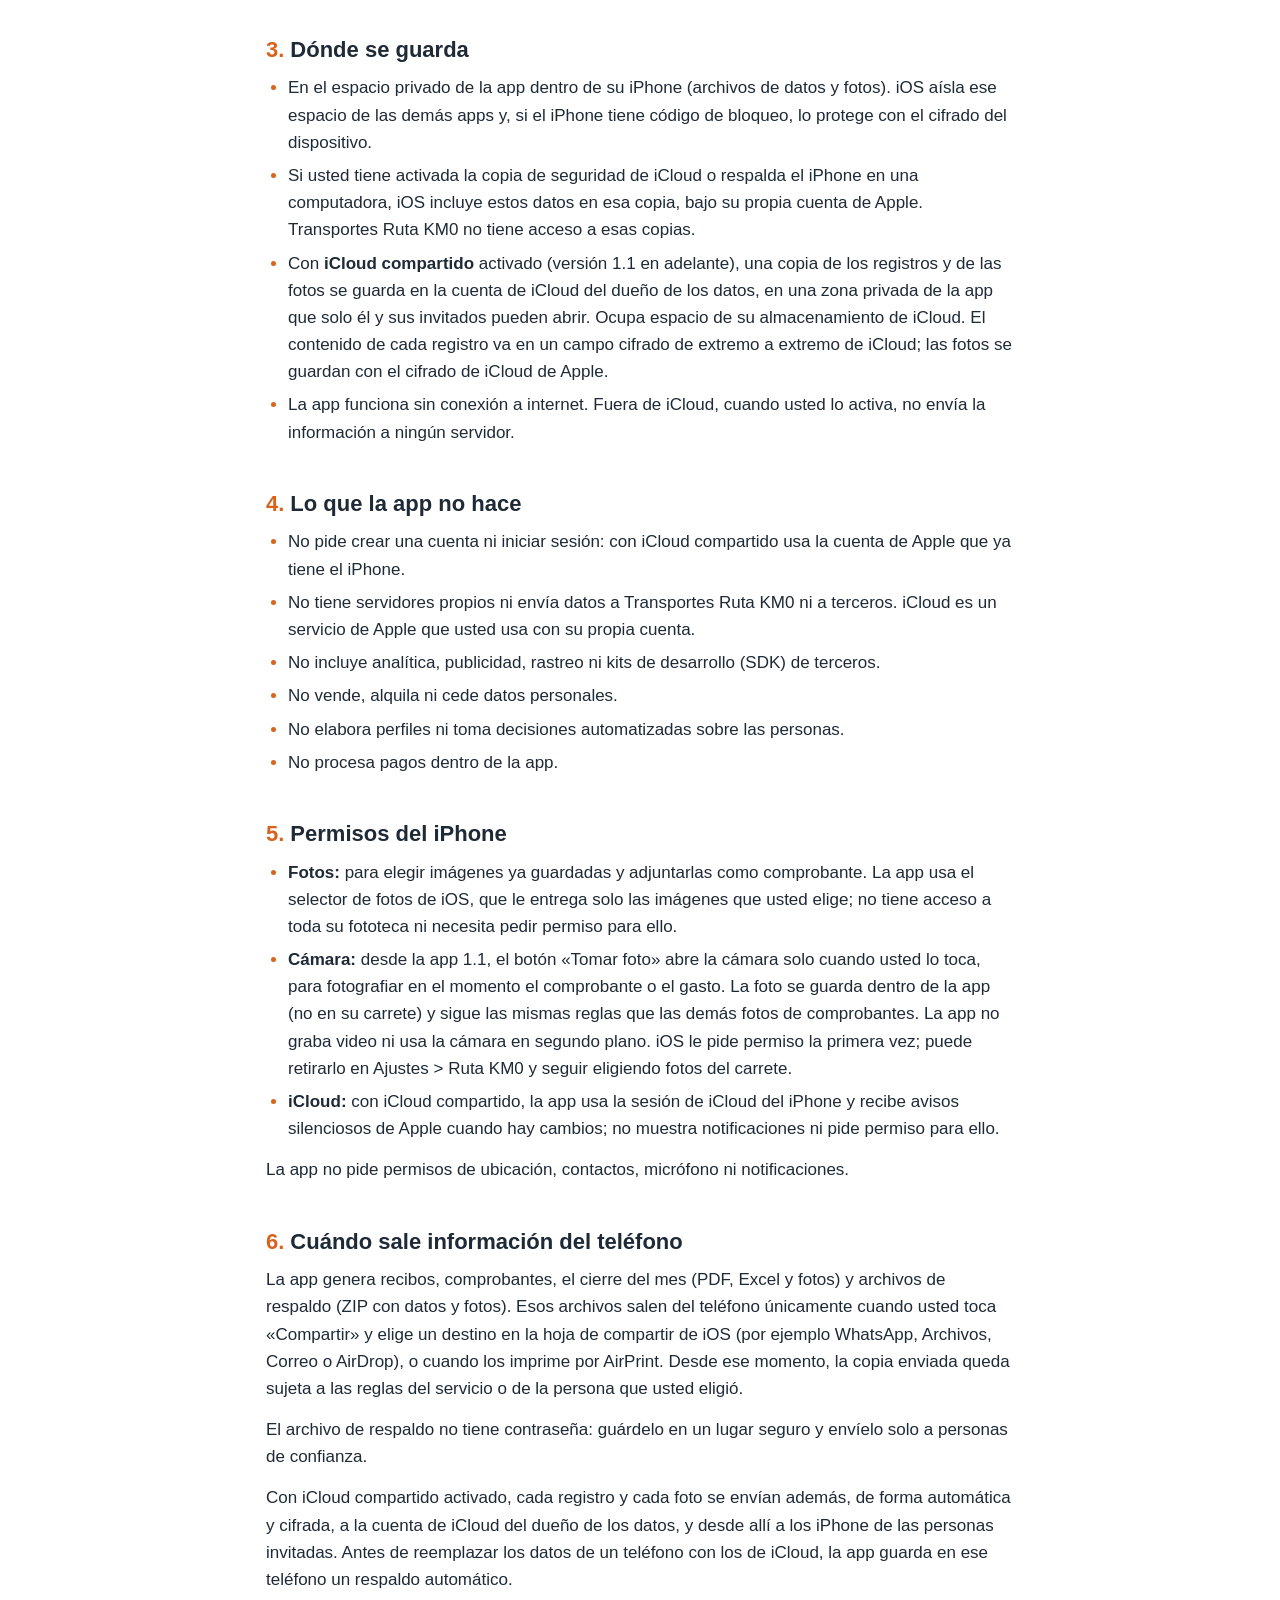
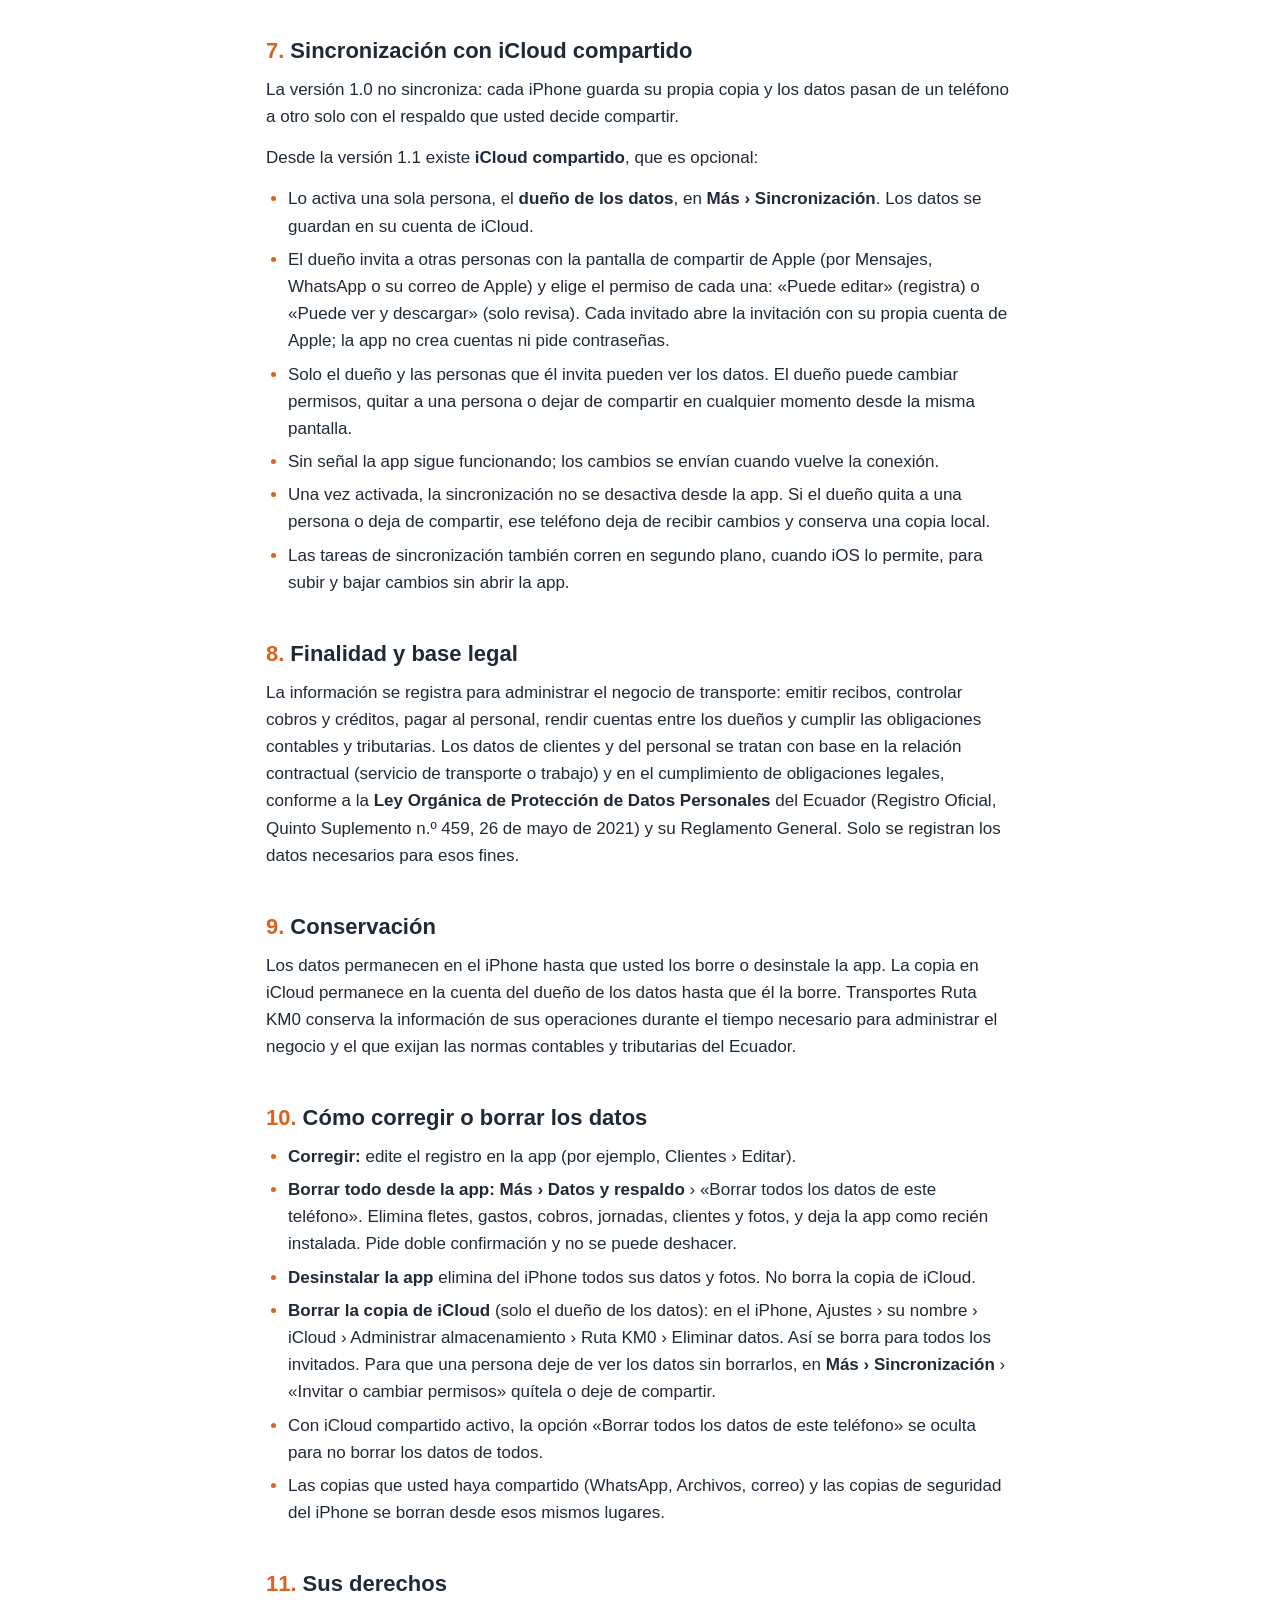
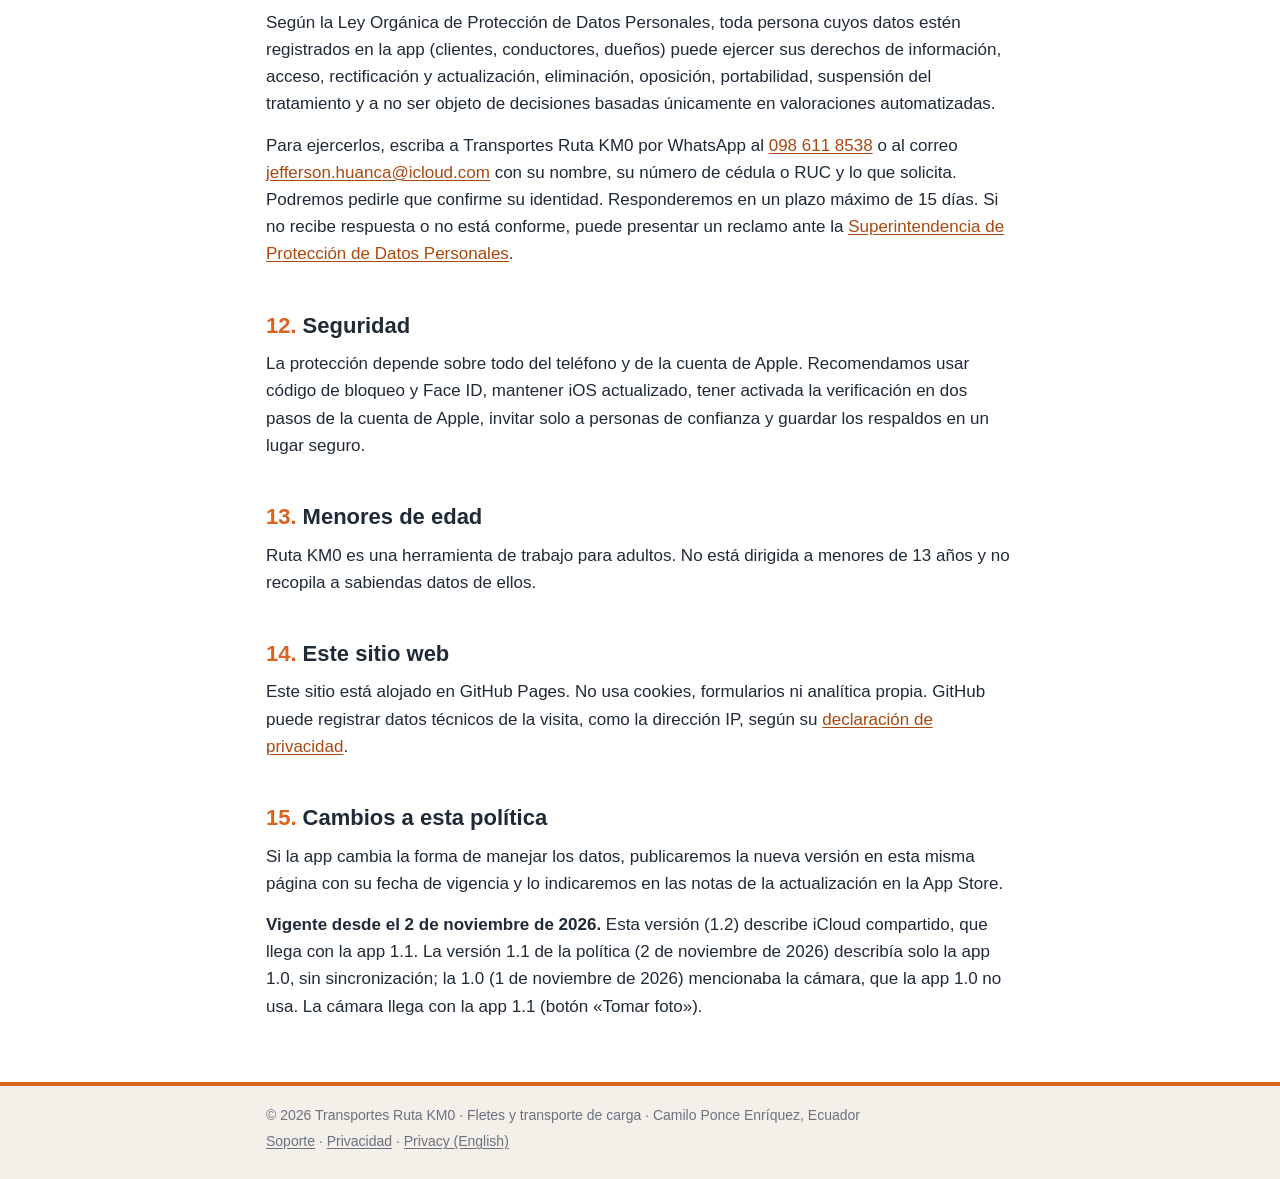
==== commit 1feabe6d: "Política 1.2: la app 1.1 usa la cámara con el botón «Tomar foto» Co-Authored-By: Claude Opus 5.5 <no" ====
--- a/privacidad.html
+++ b/privacidad.html
@@ -98,7 +98,7 @@
   <h2 id="permisos"><span class="num">5.</span>Permisos del iPhone</h2>
   <ul>
     <li><strong>Fotos:</strong> para elegir imágenes ya guardadas y adjuntarlas como comprobante. La app usa el selector de fotos de iOS, que le entrega solo las imágenes que usted elige; no tiene acceso a toda su fototeca ni necesita pedir permiso para ello.</li>
-    <li><strong>Cámara:</strong> la app no usa la cámara. Para adjuntar un comprobante, tómele una foto con la app Cámara del iPhone y luego elíjala desde el selector.</li>
+    <li><strong>Cámara:</strong> desde la app 1.1, el botón «Tomar foto» abre la cámara solo cuando usted lo toca, para fotografiar en el momento el comprobante o el gasto. La foto se guarda dentro de la app (no en su carrete) y sigue las mismas reglas que las demás fotos de comprobantes. La app no graba video ni usa la cámara en segundo plano. iOS le pide permiso la primera vez; puede retirarlo en Ajustes &gt; Ruta KM0 y seguir eligiendo fotos del carrete.</li>
     <li><strong>iCloud:</strong> con iCloud compartido, la app usa la sesión de iCloud del iPhone y recibe avisos silenciosos de Apple cuando hay cambios; no muestra notificaciones ni pide permiso para ello.</li>
   </ul>
   <p>La app no pide permisos de ubicación, contactos, micrófono ni notificaciones.</p>
@@ -151,7 +151,7 @@
 
   <h2 id="cambios"><span class="num">15.</span>Cambios a esta política</h2>
   <p>Si la app cambia la forma de manejar los datos, publicaremos la nueva versión en esta misma página con su fecha de vigencia y lo indicaremos en las notas de la actualización en la App Store.</p>
-  <p><strong>Vigente desde el 2 de noviembre de 2026.</strong> Esta versión (1.2) describe iCloud compartido, que llega con la app 1.1. La versión 1.1 de la política (2 de noviembre de 2026) describía solo la app 1.0, sin sincronización; la 1.0 (1 de noviembre de 2026) mencionaba la cámara, que la app no usa.</p>
+  <p><strong>Vigente desde el 2 de noviembre de 2026.</strong> Esta versión (1.2) describe iCloud compartido, que llega con la app 1.1. La versión 1.1 de la política (2 de noviembre de 2026) describía solo la app 1.0, sin sincronización; la 1.0 (1 de noviembre de 2026) mencionaba la cámara, que la app 1.0 no usa. La cámara llega con la app 1.1 (botón «Tomar foto»).</p>
 </main>
 
 <footer class="pie">
